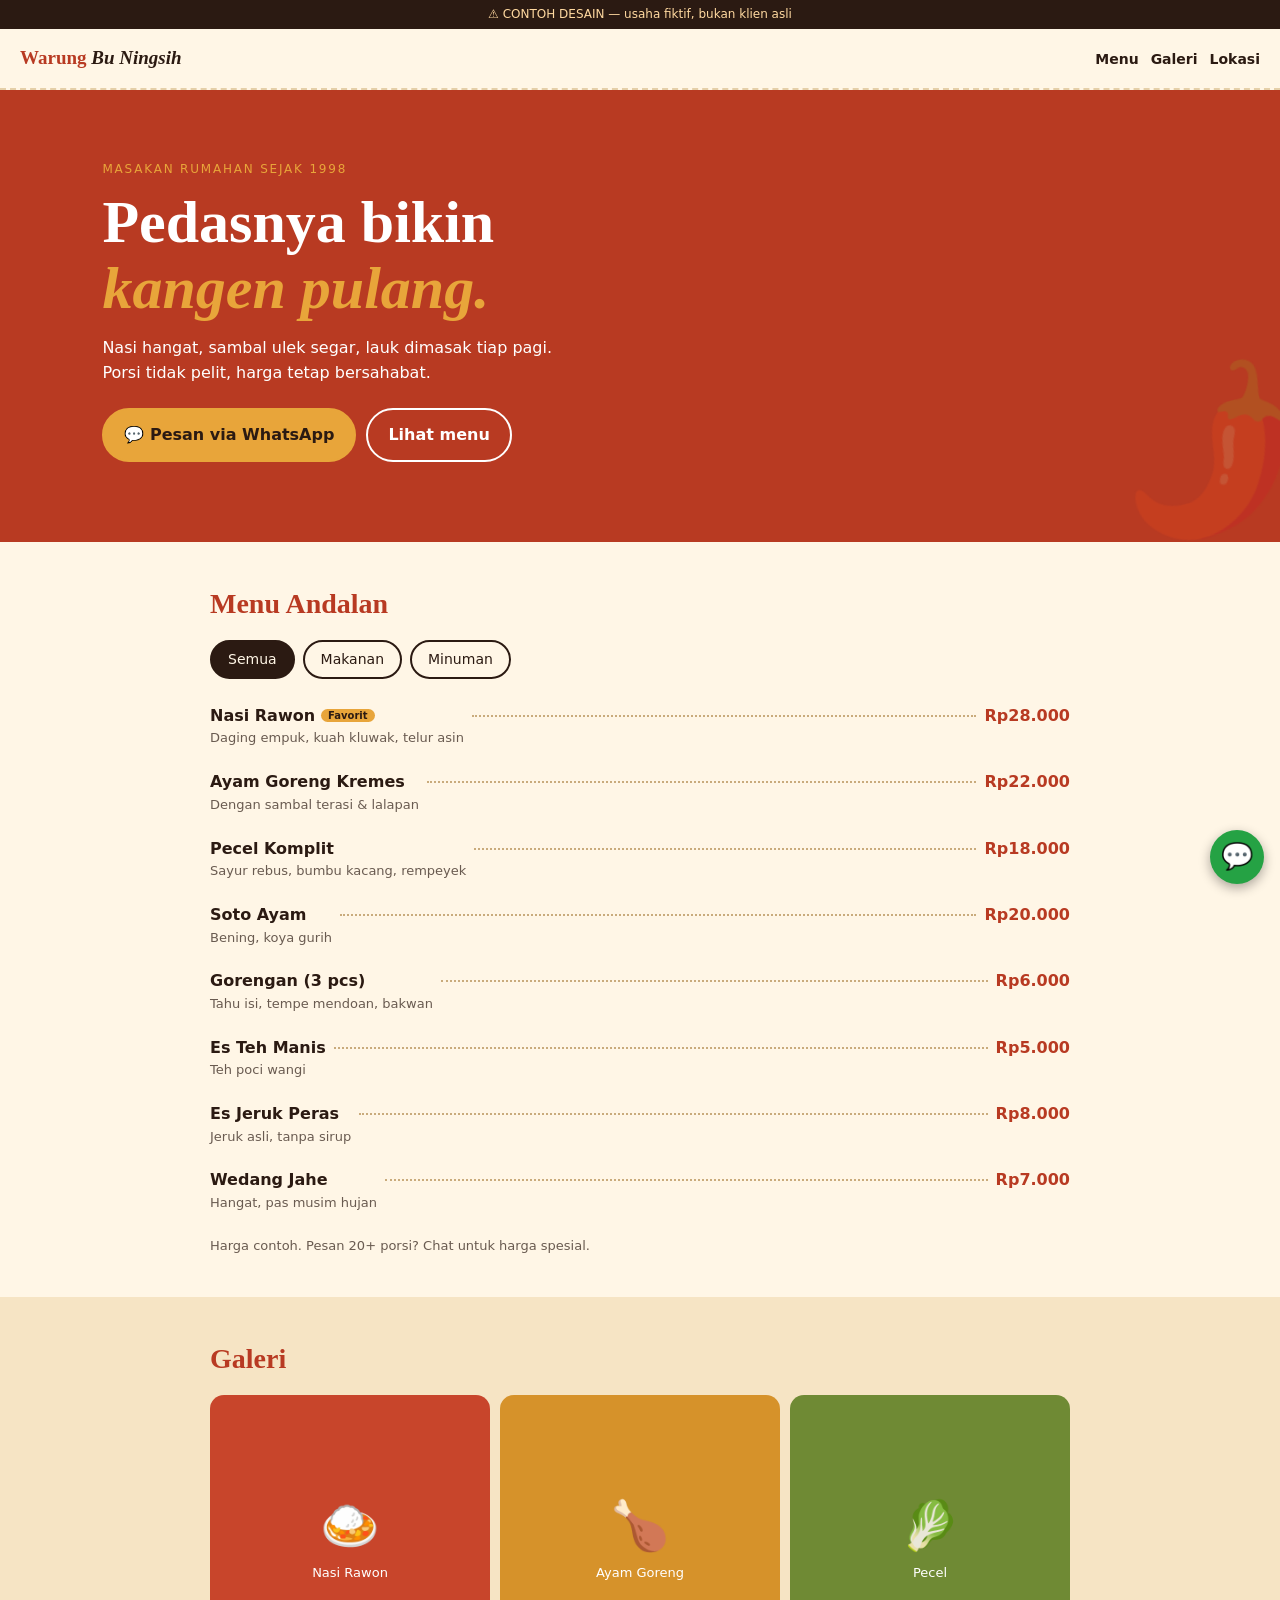
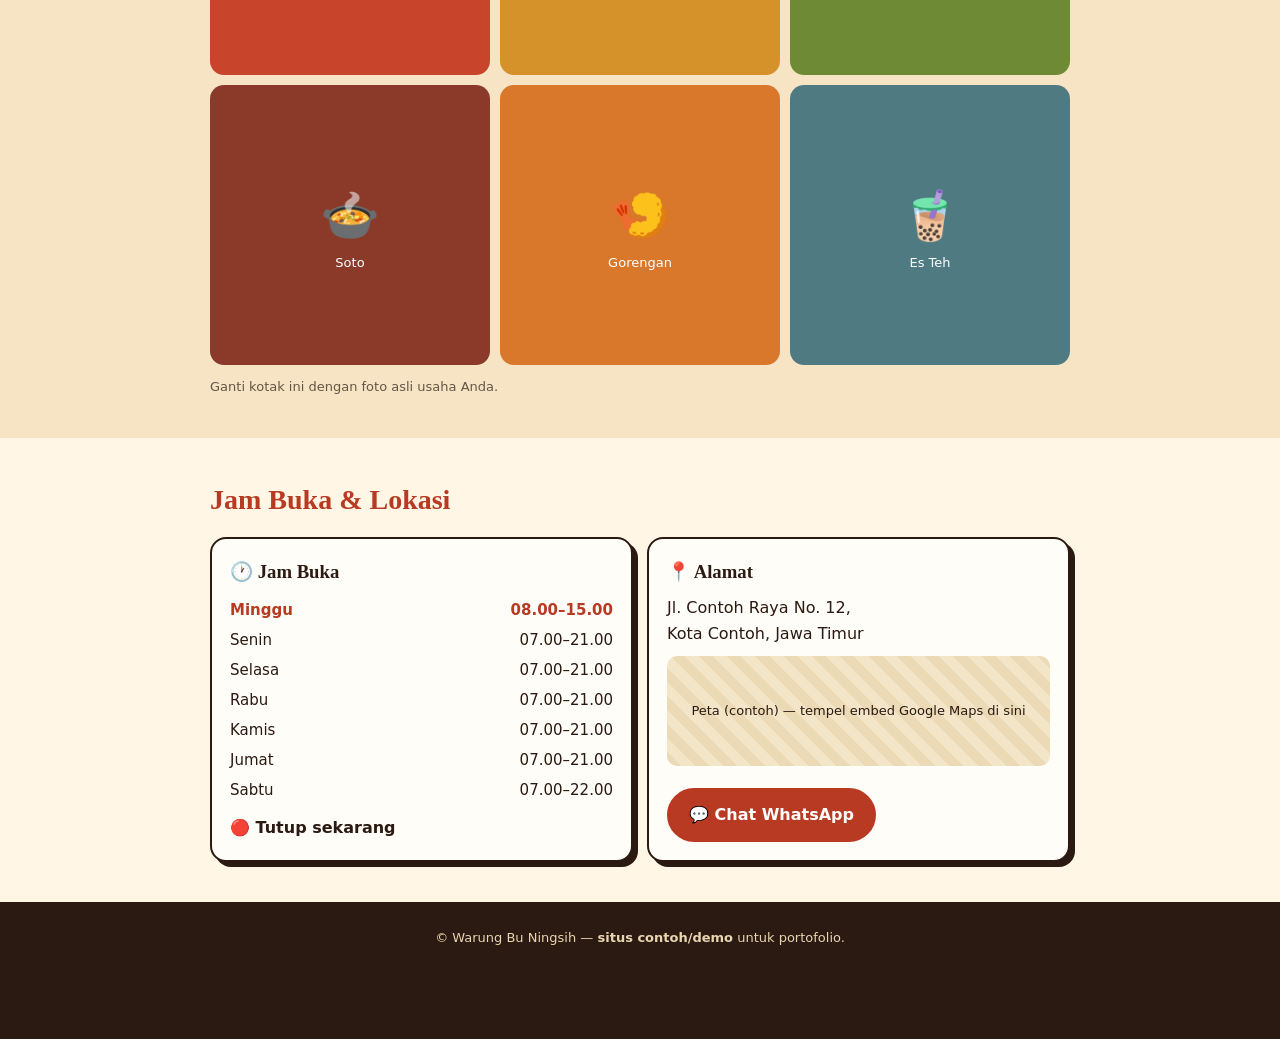
==== site/demos/warung/index.html @ 8417a26a "Satu URL: server.py menggabungkan portofolio, demo statis, dan dua aplikasi Flask Co-Authored-By: Cl" ====
<!doctype html>
<html lang="id">
<head>
<meta charset="utf-8">
<meta name="viewport" content="width=device-width,initial-scale=1">
<title>Warung Bu Ningsih — Contoh Website UMKM</title>
<meta name="description" content="Contoh desain website warung makan. Bukan klien asli.">
<link rel="stylesheet" href="style.css">
</head>
<body>
<div class="demo">⚠ CONTOH DESAIN — usaha fiktif, bukan klien asli</div>
<header class="top">
  <a class="logo" href="#">Warung <em>Bu Ningsih</em></a>
  <nav><a href="#menu">Menu</a><a href="#galeri">Galeri</a><a href="#lokasi">Lokasi</a></nav>
</header>

<section class="hero">
  <p class="kicker">Masakan rumahan sejak 1998</p>
  <h1>Pedasnya bikin<br><span>kangen pulang.</span></h1>
  <p>Nasi hangat, sambal ulek segar, lauk dimasak tiap pagi. Porsi tidak pelit, harga tetap bersahabat.</p>
  <div class="cta">
    <a class="btn" href="https://wa.me/6281200000000?text=Halo%20Bu%20Ningsih%2C%20saya%20mau%20pesan" target="_blank" rel="noopener">💬 Pesan via WhatsApp</a>
    <a class="btn ghost" href="#menu">Lihat menu</a>
  </div>
  <div class="badge" aria-hidden="true">🌶️</div>
</section>

<section id="menu">
  <h2>Menu Andalan</h2>
  <div class="tabs">
    <button class="on" data-f="all">Semua</button>
    <button data-f="makan">Makanan</button>
    <button data-f="minum">Minuman</button>
  </div>
  <ul class="menu" id="menuList"></ul>
  <p class="note">Harga contoh. Pesan 20+ porsi? Chat untuk harga spesial.</p>
</section>

<section id="galeri" class="alt">
  <h2>Galeri</h2>
  <div class="gal">
    <div style="--c:#c8452b">🍛<small>Nasi Rawon</small></div>
    <div style="--c:#d6922a">🍗<small>Ayam Goreng</small></div>
    <div style="--c:#6f8a34">🥬<small>Pecel</small></div>
    <div style="--c:#8b3a2a">🍲<small>Soto</small></div>
    <div style="--c:#d9772b">🍤<small>Gorengan</small></div>
    <div style="--c:#4f7a82">🧋<small>Es Teh</small></div>
  </div>
  <p class="note">Ganti kotak ini dengan foto asli usaha Anda.</p>
</section>

<section id="lokasi">
  <h2>Jam Buka &amp; Lokasi</h2>
  <div class="info">
    <div class="card">
      <h3>🕐 Jam Buka</h3>
      <table id="jam"></table>
      <p id="status" class="status"></p>
    </div>
    <div class="card">
      <h3>📍 Alamat</h3>
      <p>Jl. Contoh Raya No. 12,<br>Kota Contoh, Jawa Timur</p>
      <div class="map">Peta (contoh) — tempel embed Google Maps di sini</div>
      <a class="btn small" href="https://wa.me/6281200000000" target="_blank" rel="noopener">💬 Chat WhatsApp</a>
    </div>
  </div>
</section>

<footer>© Warung Bu Ningsih — <b>situs contoh/demo</b> untuk portofolio.</footer>
<a class="fab" href="https://wa.me/6281200000000" target="_blank" rel="noopener" aria-label="WhatsApp">💬</a>
<script src="app.js"></script>
</body>
</html>
---- site/demos/warung/style.css ----
:root{--red:#b83a22;--cream:#fff6e6;--ink:#2b1a12;--gold:#e8a53a;--card:#fffdf8}
*{box-sizing:border-box;margin:0}
body{font:16px/1.6 "Segoe UI",system-ui,sans-serif;background:var(--cream);color:var(--ink)}
h1,h2,h3,.logo{font-family:Georgia,"Times New Roman",serif}
.demo{background:var(--ink);color:#ffd9a0;font-size:12px;text-align:center;padding:5px}
.top{display:flex;justify-content:space-between;align-items:center;padding:14px 20px;position:sticky;top:0;background:var(--cream);z-index:5;border-bottom:2px dashed #e5cfa8}
.logo{font-weight:700;font-size:19px;color:var(--red);text-decoration:none}.logo em{color:var(--ink)}
nav a{margin-left:12px;color:var(--ink);text-decoration:none;font-size:14px;font-weight:600}
.hero{position:relative;max-width:none;padding:44px 20px 56px;background:var(--red);color:#fff;overflow:hidden}
.kicker{text-transform:uppercase;letter-spacing:.15em;font-size:12px;color:var(--gold)}
.hero h1{font-size:clamp(34px,9vw,60px);line-height:1.1;margin:10px 0 14px}
.hero h1 span{color:var(--gold);font-style:italic}
.hero p{max-width:480px}
.badge{position:absolute;right:-20px;bottom:-30px;font-size:150px;opacity:.18;transform:rotate(-15deg)}
.cta{display:flex;gap:10px;flex-wrap:wrap;margin-top:22px;position:relative}
.btn{display:inline-block;background:var(--gold);color:var(--ink);padding:12px 20px;border-radius:999px;font-weight:700;text-decoration:none;border:2px solid var(--gold)}
.btn.ghost{background:transparent;color:#fff;border-color:#fff}
.btn.small{margin-top:12px;background:var(--red);color:#fff;border-color:var(--red)}
section{padding:40px 20px;max-width:900px;margin:auto}
section.alt{max-width:none;background:#f6e4c4}.alt>*{max-width:860px;margin-left:auto;margin-right:auto}
h2{font-size:28px;color:var(--red);margin-bottom:14px}
.tabs{display:flex;gap:8px;margin-bottom:14px}
.tabs button{border:2px solid var(--ink);background:none;color:var(--ink);border-radius:999px;padding:6px 16px;font:inherit;font-size:14px;cursor:pointer}
.tabs .on{background:var(--ink);color:var(--cream)}
.menu{list-style:none;padding:0}
.menu li{display:flex;align-items:baseline;gap:8px;padding:10px 0}
.menu .n{font-weight:700}.menu .d{font-size:13px;opacity:.7;display:block;font-weight:400}
.menu .dots{flex:1;border-bottom:2px dotted #c9ab7c;transform:translateY(-4px)}
.menu .p{font-weight:700;color:var(--red);white-space:nowrap}
.tag{background:var(--gold);font-size:10px;padding:1px 7px;border-radius:99px;margin-left:6px;vertical-align:middle}
.note{font-size:13px;opacity:.7;margin-top:12px}
.gal{display:grid;grid-template-columns:repeat(2,1fr);gap:10px}
.gal div{aspect-ratio:1;background:var(--c);border-radius:14px;display:grid;place-content:center;text-align:center;font-size:48px;color:#fff;transition:transform .2s}
.gal div:hover{transform:rotate(-2deg) scale(1.03)}
.gal small{font-size:13px}
.info{display:grid;gap:14px}
.card{background:var(--card);border:2px solid var(--ink);border-radius:16px;padding:18px;box-shadow:5px 5px 0 var(--ink)}
.card h3{margin-bottom:8px}
table{width:100%;border-collapse:collapse;font-size:15px}td{padding:3px 0}td:last-child{text-align:right}
tr.today{color:var(--red);font-weight:700}
.status{margin-top:10px;font-weight:700}
.map{background:repeating-linear-gradient(45deg,#ecd9b5,#ecd9b5 10px,#f3e5c8 10px,#f3e5c8 20px);height:110px;border-radius:10px;display:grid;place-items:center;text-align:center;font-size:13px;padding:8px;margin:10px 0}
footer{text-align:center;padding:26px 20px 90px;font-size:13px;background:var(--ink);color:#e9d5b0}
.fab{position:fixed;right:16px;bottom:16px;width:54px;height:54px;border-radius:50%;background:#25a244;display:grid;place-items:center;font-size:26px;text-decoration:none;box-shadow:0 4px 12px #0005}
@media(min-width:700px){.gal{grid-template-columns:repeat(3,1fr)}.info{grid-template-columns:1fr 1fr}.hero{padding:70px 8vw 80px}}
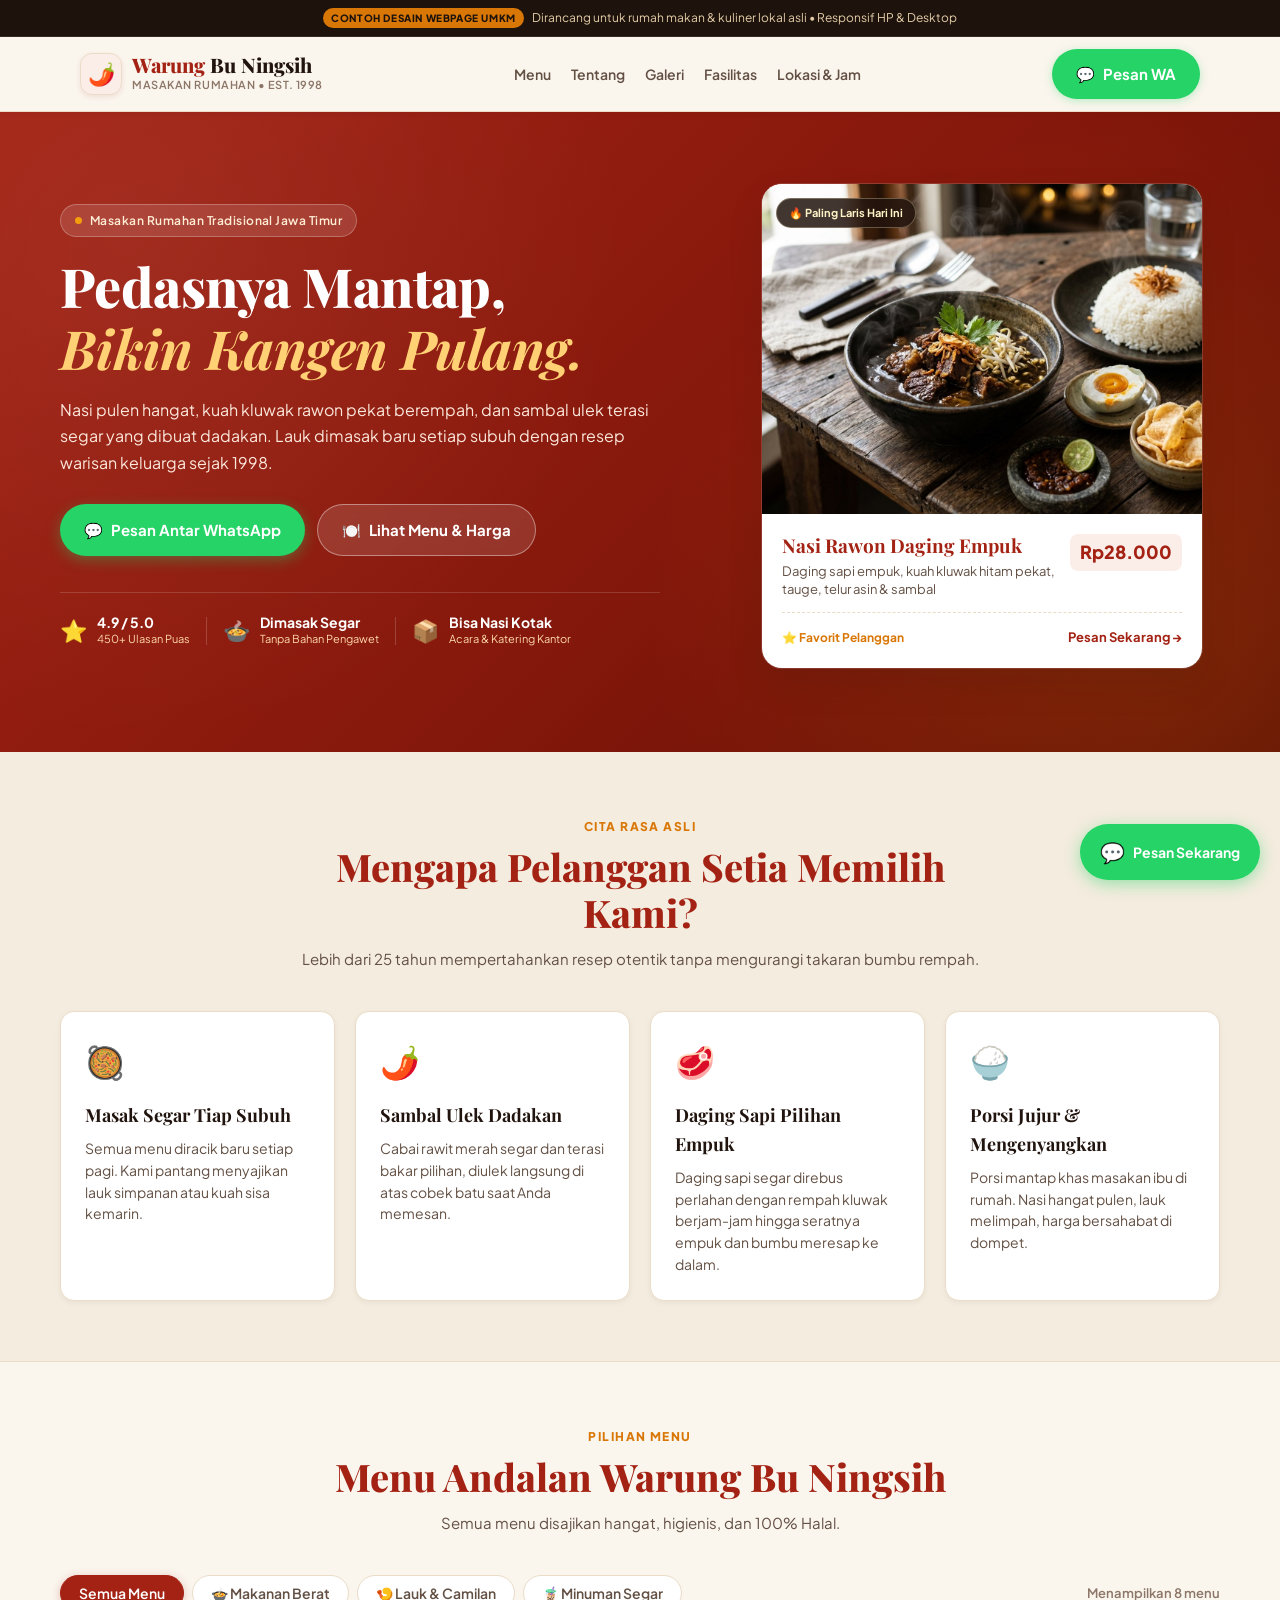
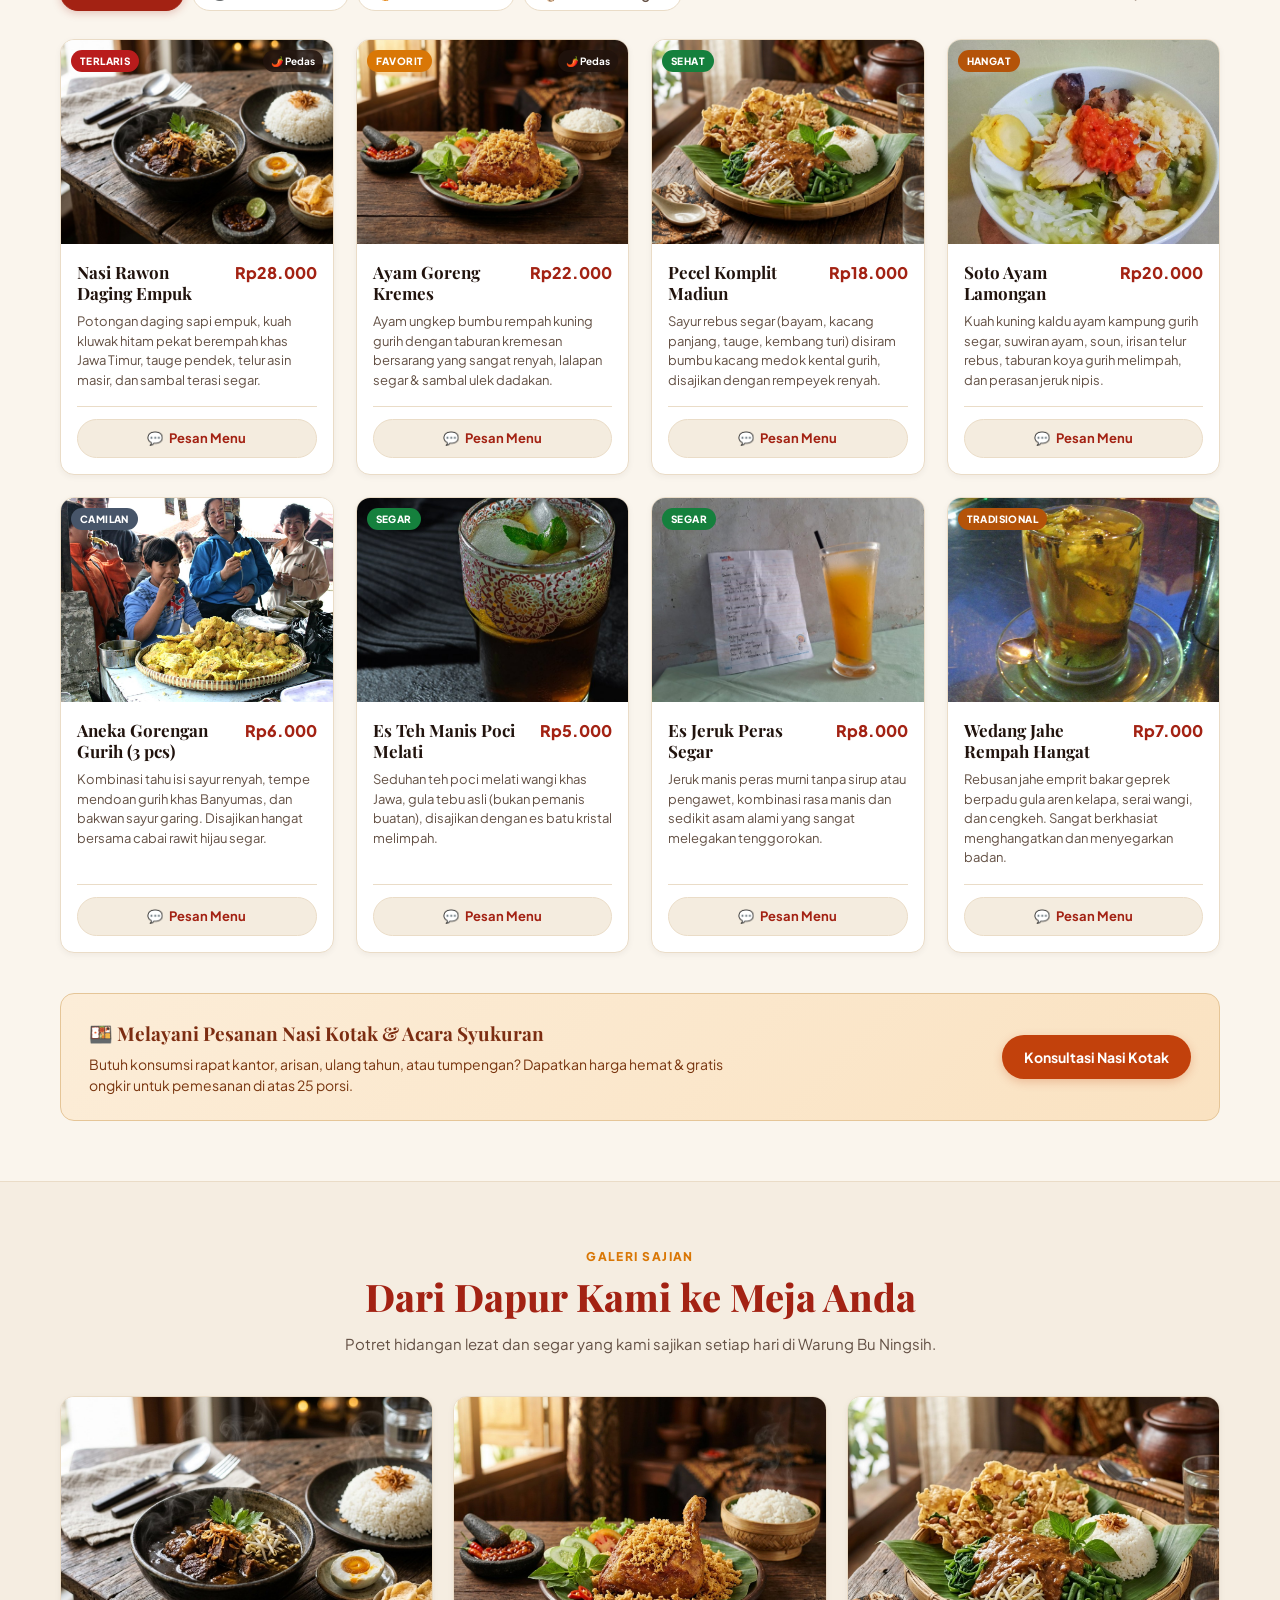
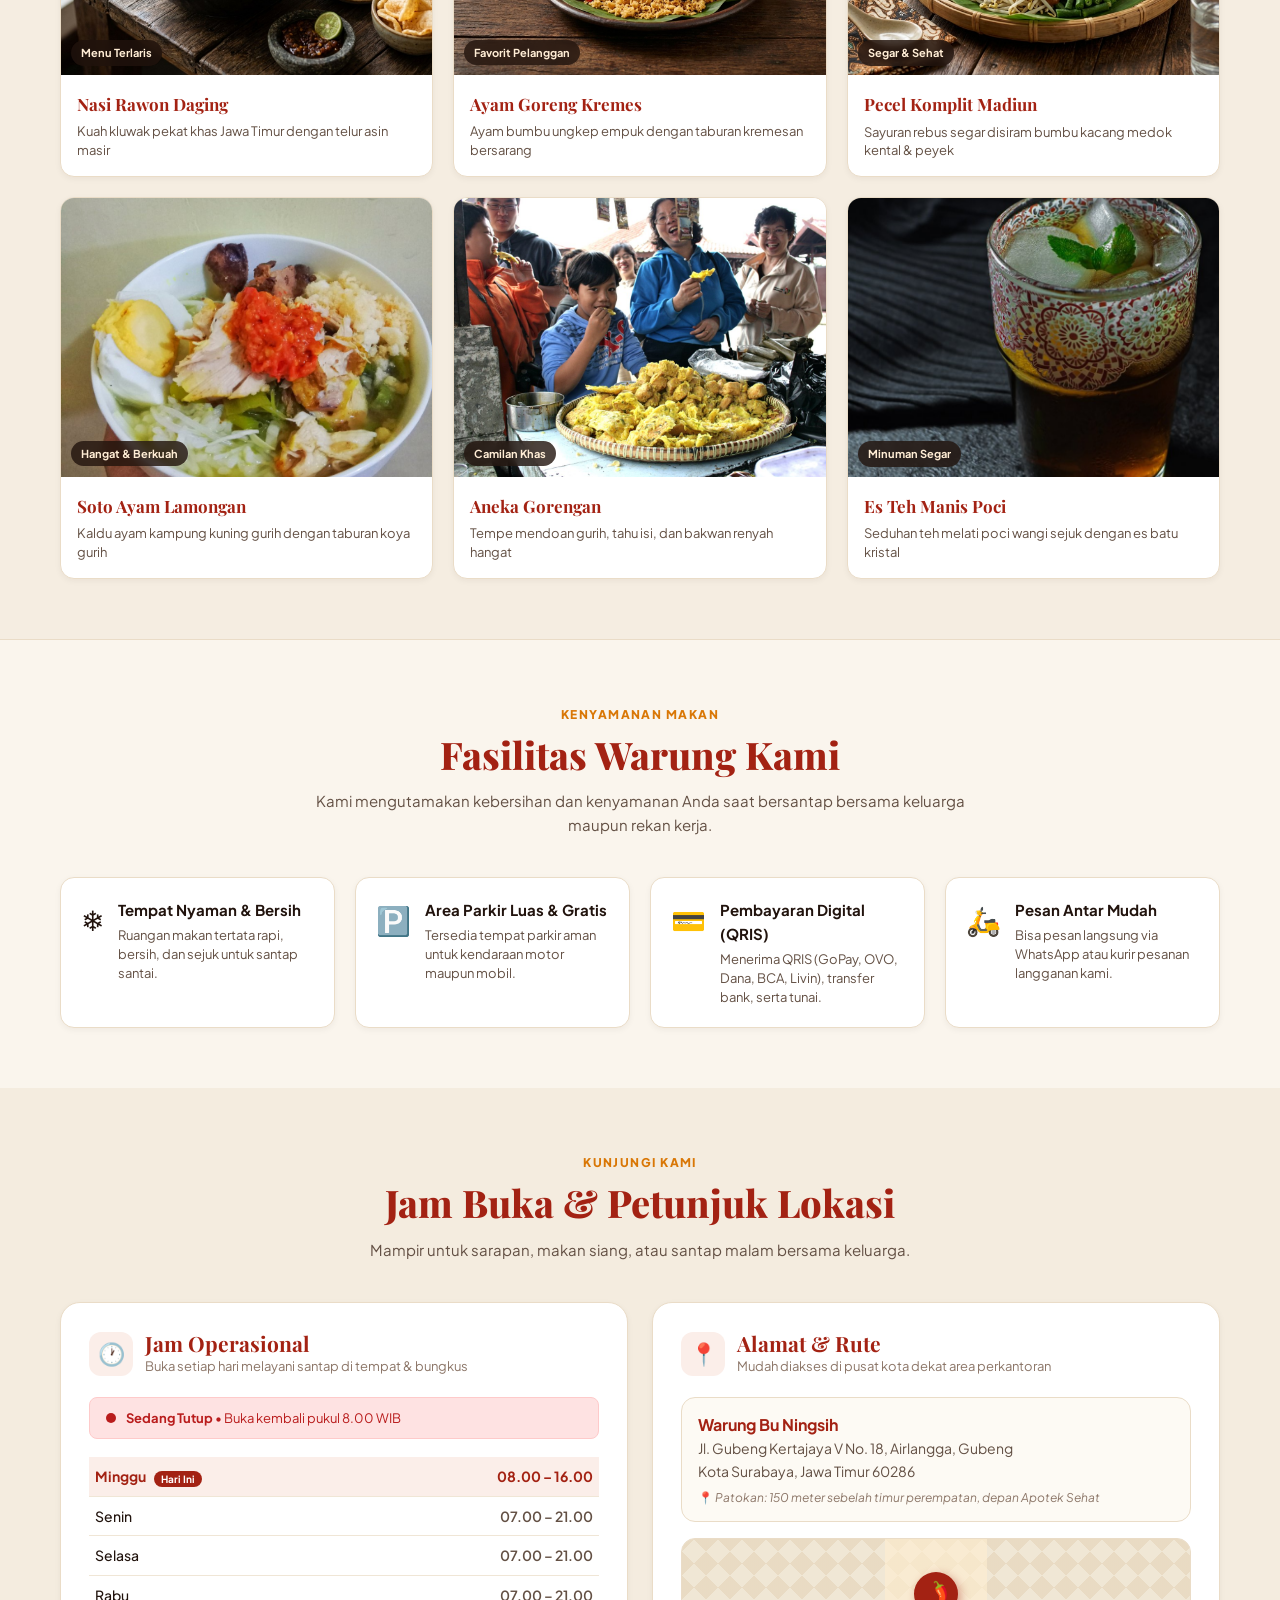
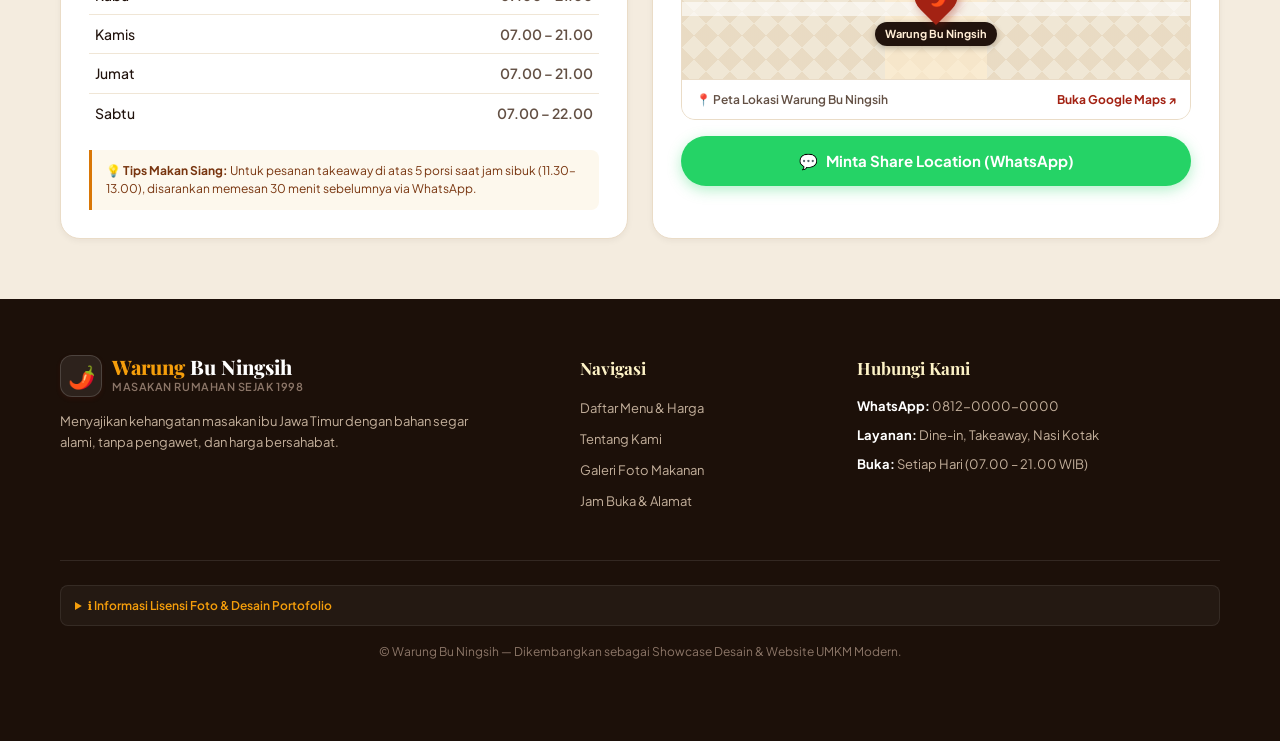
==== commit 717c054f: "Update UI Warung Bu Ningsih: foto makanan asli, jam operasional, dan desain baru" ====
--- a/site/demos/warung/index.html
+++ b/site/demos/warung/index.html
@@ -2,72 +2,448 @@
 <html lang="id">
 <head>
 <meta charset="utf-8">
-<meta name="viewport" content="width=device-width,initial-scale=1">
-<title>Warung Bu Ningsih — Contoh Website UMKM</title>
-<meta name="description" content="Contoh desain website warung makan. Bukan klien asli.">
+<meta name="viewport" content="width=device-width, initial-scale=1">
+<title>Warung Bu Ningsih — Masakan Rumahan Sejak 1998</title>
+<meta name="description" content="Warung Bu Ningsih: Masakan rumahan legendaris Jawa Timur. Rawon empuk, ayam kremes, soto ayam, pecel, dan sambal ulek dadakan.">
+<link rel="preconnect" href="https://fonts.googleapis.com">
+<link rel="preconnect" href="https://fonts.gstatic.com" crossorigin>
+<link href="https://fonts.googleapis.com/css2?family=Plus+Jakarta+Sans:wght@400;500;600;700;800&family=Playfair+Display:ital,wght@0,600;0,700;0,800;1,600&display=swap" rel="stylesheet">
 <link rel="stylesheet" href="style.css">
 </head>
 <body>
-<div class="demo">⚠ CONTOH DESAIN — usaha fiktif, bukan klien asli</div>
-<header class="top">
-  <a class="logo" href="#">Warung <em>Bu Ningsih</em></a>
-  <nav><a href="#menu">Menu</a><a href="#galeri">Galeri</a><a href="#lokasi">Lokasi</a></nav>
+
+<!-- Banner Demo Portofolio -->
+<aside class="demo-banner" aria-label="Informasi Demo">
+  <div class="banner-inner">
+    <span class="badge-demo">CONTOH DESAIN WEBPAGE UMKM</span>
+    <span class="banner-text">Dirancang untuk rumah makan &amp; kuliner lokal asli • Responsif HP &amp; Desktop</span>
+  </div>
+</aside>
+
+<!-- Header & Navigasi -->
+<header class="top-nav" id="topNav">
+  <div class="nav-container">
+    <a class="brand" href="#" aria-label="Warung Bu Ningsih">
+      <div class="brand-symbol">🌶️</div>
+      <div class="brand-text">
+        <span class="brand-title">Warung <em>Bu Ningsih</em></span>
+        <span class="brand-sub">Masakan Rumahan • Est. 1998</span>
+      </div>
+    </a>
+    <nav class="nav-links">
+      <a href="#menu">Menu</a>
+      <a href="#keunggulan">Tentang</a>
+      <a href="#galeri">Galeri</a>
+      <a href="#fasilitas">Fasilitas</a>
+      <a href="#lokasi">Lokasi &amp; Jam</a>
+    </nav>
+    <a class="btn btn-wa-nav" href="https://wa.me/6281200000000?text=Halo%20Bu%20Ningsih,%20saya%20mau%20tanya%20menu%20dan%20pesan%20makanan" target="_blank" rel="noopener">
+      <span>💬</span> Pesan WA
+    </a>
+  </div>
 </header>
 
-<section class="hero">
-  <p class="kicker">Masakan rumahan sejak 1998</p>
-  <h1>Pedasnya bikin<br><span>kangen pulang.</span></h1>
-  <p>Nasi hangat, sambal ulek segar, lauk dimasak tiap pagi. Porsi tidak pelit, harga tetap bersahabat.</p>
-  <div class="cta">
-    <a class="btn" href="https://wa.me/6281200000000?text=Halo%20Bu%20Ningsih%2C%20saya%20mau%20pesan" target="_blank" rel="noopener">💬 Pesan via WhatsApp</a>
-    <a class="btn ghost" href="#menu">Lihat menu</a>
-  </div>
-  <div class="badge" aria-hidden="true">🌶️</div>
-</section>
-
-<section id="menu">
-  <h2>Menu Andalan</h2>
-  <div class="tabs">
-    <button class="on" data-f="all">Semua</button>
-    <button data-f="makan">Makanan</button>
-    <button data-f="minum">Minuman</button>
-  </div>
-  <ul class="menu" id="menuList"></ul>
-  <p class="note">Harga contoh. Pesan 20+ porsi? Chat untuk harga spesial.</p>
-</section>
-
-<section id="galeri" class="alt">
-  <h2>Galeri</h2>
-  <div class="gal">
-    <div style="--c:#c8452b">🍛<small>Nasi Rawon</small></div>
-    <div style="--c:#d6922a">🍗<small>Ayam Goreng</small></div>
-    <div style="--c:#6f8a34">🥬<small>Pecel</small></div>
-    <div style="--c:#8b3a2a">🍲<small>Soto</small></div>
-    <div style="--c:#d9772b">🍤<small>Gorengan</small></div>
-    <div style="--c:#4f7a82">🧋<small>Es Teh</small></div>
-  </div>
-  <p class="note">Ganti kotak ini dengan foto asli usaha Anda.</p>
-</section>
-
-<section id="lokasi">
-  <h2>Jam Buka &amp; Lokasi</h2>
-  <div class="info">
-    <div class="card">
-      <h3>🕐 Jam Buka</h3>
-      <table id="jam"></table>
-      <p id="status" class="status"></p>
-    </div>
-    <div class="card">
-      <h3>📍 Alamat</h3>
-      <p>Jl. Contoh Raya No. 12,<br>Kota Contoh, Jawa Timur</p>
-      <div class="map">Peta (contoh) — tempel embed Google Maps di sini</div>
-      <a class="btn small" href="https://wa.me/6281200000000" target="_blank" rel="noopener">💬 Chat WhatsApp</a>
-    </div>
-  </div>
-</section>
-
-<footer>© Warung Bu Ningsih — <b>situs contoh/demo</b> untuk portofolio.</footer>
-<a class="fab" href="https://wa.me/6281200000000" target="_blank" rel="noopener" aria-label="WhatsApp">💬</a>
+<!-- Hero Section -->
+<section class="hero-section">
+  <div class="hero-container">
+    <div class="hero-content">
+      <div class="hero-pill">
+        <span class="pill-dot"></span> Masakan Rumahan Tradisional Jawa Timur
+      </div>
+      <h1>Pedasnya Mantap,<br><span class="hero-highlight">Bikin Kangen Pulang.</span></h1>
+      <p class="hero-lead">
+        Nasi pulen hangat, kuah kluwak rawon pekat berempah, dan sambal ulek terasi segar yang dibuat dadakan. Lauk dimasak baru setiap subuh dengan resep warisan keluarga sejak 1998.
+      </p>
+      <div class="hero-actions">
+        <a class="btn btn-primary" href="https://wa.me/6281200000000?text=Halo%20Bu%20Ningsih,%20saya%20mau%20pesan%20makanan" target="_blank" rel="noopener">
+          <span>💬</span> Pesan Antar WhatsApp
+        </a>
+        <a class="btn btn-outline" href="#menu">
+          <span>🍽️</span> Lihat Menu &amp; Harga
+        </a>
+      </div>
+      <div class="hero-trust">
+        <div class="trust-item">
+          <span class="trust-icon">⭐</span>
+          <div>
+            <strong>4.9 / 5.0</strong>
+            <small>450+ Ulasan Puas</small>
+          </div>
+        </div>
+        <div class="trust-divider"></div>
+        <div class="trust-item">
+          <span class="trust-icon">🍲</span>
+          <div>
+            <strong>Dimasak Segar</strong>
+            <small>Tanpa Bahan Pengawet</small>
+          </div>
+        </div>
+        <div class="trust-divider"></div>
+        <div class="trust-item">
+          <span class="trust-icon">📦</span>
+          <div>
+            <strong>Bisa Nasi Kotak</strong>
+            <small>Acara &amp; Katering Kantor</small>
+          </div>
+        </div>
+      </div>
+    </div>
+
+    <div class="hero-visual">
+      <div class="visual-card">
+        <div class="card-img-wrap">
+          <img src="img/rawon.jpg" alt="Seporsi Nasi Rawon Daging Bu Ningsih Lengkap" class="hero-img">
+          <div class="badge-featured">🔥 Paling Laris Hari Ini</div>
+        </div>
+        <div class="visual-card-body">
+          <div class="dish-header">
+            <div>
+              <h3>Nasi Rawon Daging Empuk</h3>
+              <p class="dish-desc-short">Daging sapi empuk, kuah kluwak hitam pekat, tauge, telur asin &amp; sambal</p>
+            </div>
+            <div class="dish-price-badge">Rp28.000</div>
+          </div>
+          <div class="visual-card-footer">
+            <span class="chip-rating">⭐ Favorit Pelanggan</span>
+            <a class="btn-order-inline" href="https://wa.me/6281200000000?text=Halo%20Bu%20Ningsih,%20saya%20mau%20pesan%20Nasi%20Rawon%20Daging%20Empuk" target="_blank" rel="noopener">Pesan Sekarang →</a>
+          </div>
+        </div>
+      </div>
+    </div>
+  </div>
+</section>
+
+<!-- Keunggulan Section -->
+<section id="keunggulan" class="features-section">
+  <div class="section-container">
+    <div class="section-header">
+      <span class="section-kicker">Cita Rasa Asli</span>
+      <h2>Mengapa Pelanggan Setia Memilih Kami?</h2>
+      <p class="section-sub">Lebih dari 25 tahun mempertahankan resep otentik tanpa mengurangi takaran bumbu rempah.</p>
+    </div>
+    <div class="features-grid">
+      <div class="feature-card">
+        <div class="feature-icon">🥘</div>
+        <h3>Masak Segar Tiap Subuh</h3>
+        <p>Semua menu diracik baru setiap pagi. Kami pantang menyajikan lauk simpanan atau kuah sisa kemarin.</p>
+      </div>
+      <div class="feature-card">
+        <div class="feature-icon">🌶️</div>
+        <h3>Sambal Ulek Dadakan</h3>
+        <p>Cabai rawit merah segar dan terasi bakar pilihan, diulek langsung di atas cobek batu saat Anda memesan.</p>
+      </div>
+      <div class="feature-card">
+        <div class="feature-icon">🥩</div>
+        <h3>Daging Sapi Pilihan Empuk</h3>
+        <p>Daging sapi segar direbus perlahan dengan rempah kluwak berjam-jam hingga seratnya empuk dan bumbu meresap ke dalam.</p>
+      </div>
+      <div class="feature-card">
+        <div class="feature-icon">🍚</div>
+        <h3>Porsi Jujur &amp; Mengenyangkan</h3>
+        <p>Porsi mantap khas masakan ibu di rumah. Nasi hangat pulen, lauk melimpah, harga bersahabat di dompet.</p>
+      </div>
+    </div>
+  </div>
+</section>
+
+<!-- Menu Andalan Section -->
+<section id="menu" class="menu-section">
+  <div class="section-container">
+    <div class="section-header">
+      <span class="section-kicker">Pilihan Menu</span>
+      <h2>Menu Andalan Warung Bu Ningsih</h2>
+      <p class="section-sub">Semua menu disajikan hangat, higienis, dan 100% Halal.</p>
+    </div>
+
+    <!-- Filter Kategori Tabs -->
+    <div class="menu-controls">
+      <div class="tabs" role="tablist">
+        <button class="tab-btn on" data-f="all">Semua Menu</button>
+        <button class="tab-btn" data-f="makan">🍲 Makanan Berat</button>
+        <button class="tab-btn" data-f="camilan">🍤 Lauk &amp; Camilan</button>
+        <button class="tab-btn" data-f="minum">🧋 Minuman Segar</button>
+      </div>
+      <div class="menu-counter" id="menuCount">Menampilkan 8 menu</div>
+    </div>
+
+    <!-- Grid Menu dengan Foto Asli -->
+    <div class="menu-grid" id="menuList">
+      <!-- Di-render dinamis oleh app.js -->
+    </div>
+
+    <div class="catering-banner">
+      <div class="catering-info">
+        <h3>🍱 Melayani Pesanan Nasi Kotak &amp; Acara Syukuran</h3>
+        <p>Butuh konsumsi rapat kantor, arisan, ulang tahun, atau tumpengan? Dapatkan harga hemat &amp; gratis ongkir untuk pemesanan di atas 25 porsi.</p>
+      </div>
+      <a class="btn btn-catering" href="https://wa.me/6281200000000?text=Halo%20Bu%20Ningsih,%20saya%20mau%20konsultasi%20paket%20catering%20/%20nasi%20kotak" target="_blank" rel="noopener">
+        Konsultasi Nasi Kotak
+      </a>
+    </div>
+  </div>
+</section>
+
+<!-- Galeri Section (Foto Asli Makanan) -->
+<section id="galeri" class="gallery-section">
+  <div class="section-container">
+    <div class="section-header">
+      <span class="section-kicker">Galeri Sajian</span>
+      <h2>Dari Dapur Kami ke Meja Anda</h2>
+      <p class="section-sub">Potret hidangan lezat dan segar yang kami sajikan setiap hari di Warung Bu Ningsih.</p>
+    </div>
+
+    <div class="gallery-grid">
+      <article class="gal-card">
+        <div class="gal-img-box">
+          <img src="img/rawon.jpg" alt="Nasi Rawon Daging Sapi Empuk" loading="lazy">
+          <span class="gal-tag">Menu Terlaris</span>
+        </div>
+        <div class="gal-info">
+          <h4>Nasi Rawon Daging</h4>
+          <p>Kuah kluwak pekat khas Jawa Timur dengan telur asin masir</p>
+        </div>
+      </article>
+
+      <article class="gal-card">
+        <div class="gal-img-box">
+          <img src="img/ayam_goreng.jpg" alt="Ayam Goreng Kremes Renyah" loading="lazy">
+          <span class="gal-tag">Favorit Pelanggan</span>
+        </div>
+        <div class="gal-info">
+          <h4>Ayam Goreng Kremes</h4>
+          <p>Ayam bumbu ungkep empuk dengan taburan kremesan bersarang</p>
+        </div>
+      </article>
+
+      <article class="gal-card">
+        <div class="gal-img-box">
+          <img src="img/pecel.jpg" alt="Pecel Komplit Bumbu Kacang" loading="lazy">
+          <span class="gal-tag">Segar &amp; Sehat</span>
+        </div>
+        <div class="gal-info">
+          <h4>Pecel Komplit Madiun</h4>
+          <p>Sayuran rebus segar disiram bumbu kacang medok kental &amp; peyek</p>
+        </div>
+      </article>
+
+      <article class="gal-card">
+        <div class="gal-img-box">
+          <img src="img/soto.jpg" alt="Soto Ayam Lamongan Gurih Berempah" loading="lazy">
+          <span class="gal-tag">Hangat &amp; Berkuah</span>
+        </div>
+        <div class="gal-info">
+          <h4>Soto Ayam Lamongan</h4>
+          <p>Kaldu ayam kampung kuning gurih dengan taburan koya gurih</p>
+        </div>
+      </article>
+
+      <article class="gal-card">
+        <div class="gal-img-box">
+          <img src="img/gorengan.jpg" alt="Aneka Gorengan Renyah Hangat" loading="lazy">
+          <span class="gal-tag">Camilan Khas</span>
+        </div>
+        <div class="gal-info">
+          <h4>Aneka Gorengan</h4>
+          <p>Tempe mendoan gurih, tahu isi, dan bakwan renyah hangat</p>
+        </div>
+      </article>
+
+      <article class="gal-card">
+        <div class="gal-img-box">
+          <img src="img/es_teh.jpg" alt="Es Teh Manis Poci Melati Dingin" loading="lazy">
+          <span class="gal-tag">Minuman Segar</span>
+        </div>
+        <div class="gal-info">
+          <h4>Es Teh Manis Poci</h4>
+          <p>Seduhan teh melati poci wangi sejuk dengan es batu kristal</p>
+        </div>
+      </article>
+    </div>
+  </div>
+</section>
+
+<!-- Fasilitas Section -->
+<section id="fasilitas" class="amenities-section">
+  <div class="section-container">
+    <div class="section-header">
+      <span class="section-kicker">Kenyamanan Makan</span>
+      <h2>Fasilitas Warung Kami</h2>
+      <p class="section-sub">Kami mengutamakan kebersihan dan kenyamanan Anda saat bersantap bersama keluarga maupun rekan kerja.</p>
+    </div>
+    <div class="amenities-grid">
+      <div class="amenity-item">
+        <div class="amenity-icon">❄️</div>
+        <div>
+          <h4>Tempat Nyaman &amp; Bersih</h4>
+          <p>Ruangan makan tertata rapi, bersih, dan sejuk untuk santap santai.</p>
+        </div>
+      </div>
+      <div class="amenity-item">
+        <div class="amenity-icon">🅿️</div>
+        <div>
+          <h4>Area Parkir Luas &amp; Gratis</h4>
+          <p>Tersedia tempat parkir aman untuk kendaraan motor maupun mobil.</p>
+        </div>
+      </div>
+      <div class="amenity-item">
+        <div class="amenity-icon">💳</div>
+        <div>
+          <h4>Pembayaran Digital (QRIS)</h4>
+          <p>Menerima QRIS (GoPay, OVO, Dana, BCA, Livin), transfer bank, serta tunai.</p>
+        </div>
+      </div>
+      <div class="amenity-item">
+        <div class="amenity-icon">🛵</div>
+        <div>
+          <h4>Pesan Antar Mudah</h4>
+          <p>Bisa pesan langsung via WhatsApp atau kurir pesanan langganan kami.</p>
+        </div>
+      </div>
+    </div>
+  </div>
+</section>
+
+<!-- Jam Buka & Lokasi Section -->
+<section id="lokasi" class="location-section">
+  <div class="section-container">
+    <div class="section-header">
+      <span class="section-kicker">Kunjungi Kami</span>
+      <h2>Jam Buka &amp; Petunjuk Lokasi</h2>
+      <p class="section-sub">Mampir untuk sarapan, makan siang, atau santap malam bersama keluarga.</p>
+    </div>
+
+    <div class="location-layout">
+      <!-- Kartu Jam Operasional -->
+      <div class="info-card">
+        <div class="card-title-row">
+          <div class="card-icon-bubble">🕐</div>
+          <div>
+            <h3>Jam Operasional</h3>
+            <p class="card-subtext">Buka setiap hari melayani santap di tempat &amp; bungkus</p>
+          </div>
+        </div>
+
+        <div id="statusBadge" class="live-status-badge">
+          <span class="status-indicator"></span>
+          <span id="statusText">Memeriksa status jam operasional...</span>
+        </div>
+
+        <table class="hours-table" id="jamTable">
+          <!-- Diisi otomatis oleh app.js -->
+        </table>
+
+        <div class="order-reminder">
+          💡 <strong>Tips Makan Siang:</strong> Untuk pesanan takeaway di atas 5 porsi saat jam sibuk (11.30–13.00), disarankan memesan 30 menit sebelumnya via WhatsApp.
+        </div>
+      </div>
+
+      <!-- Kartu Alamat & Peta -->
+      <div class="info-card">
+        <div class="card-title-row">
+          <div class="card-icon-bubble">📍</div>
+          <div>
+            <h3>Alamat &amp; Rute</h3>
+            <p class="card-subtext">Mudah diakses di pusat kota dekat area perkantoran</p>
+          </div>
+        </div>
+
+        <address class="address-box">
+          <strong>Warung Bu Ningsih</strong><br>
+          Jl. Gubeng Kertajaya V No. 18, Airlangga, Gubeng<br>
+          Kota Surabaya, Jawa Timur 60286<br>
+          <span class="landmark-hint">📍 <em>Patokan: 150 meter sebelah timur perempatan, depan Apotek Sehat</em></span>
+        </address>
+
+        <!-- Mockup Visual Peta Interaktif / Map Card -->
+        <div class="map-interactive-card">
+          <div class="map-visual-pattern">
+            <div class="map-roads"></div>
+            <div class="map-pin">
+              <span class="pin-pulse"></span>
+              <div class="pin-marker">🌶️</div>
+              <div class="pin-label">Warung Bu Ningsih</div>
+            </div>
+          </div>
+          <div class="map-card-bar">
+            <span>📍 Peta Lokasi Warung Bu Ningsih</span>
+            <a href="https://maps.google.com/?q=Surabaya" target="_blank" rel="noopener" class="map-link-btn">
+              Buka Google Maps ↗
+            </a>
+          </div>
+        </div>
+
+        <div class="action-buttons-group">
+          <a class="btn btn-primary btn-block" href="https://wa.me/6281200000000?text=Halo%20Bu%20Ningsih,%20bisa%20bagikan%20lokasi%20maps%20lengkapnya%3F" target="_blank" rel="noopener">
+            <span>💬</span> Minta Share Location (WhatsApp)
+          </a>
+        </div>
+      </div>
+    </div>
+  </div>
+</section>
+
+<!-- Footer -->
+<footer class="site-footer">
+  <div class="footer-container">
+    <div class="footer-top">
+      <div class="footer-brand">
+        <div class="brand">
+          <div class="brand-symbol">🌶️</div>
+          <div class="brand-text">
+            <span class="brand-title">Warung <em>Bu Ningsih</em></span>
+            <span class="brand-sub">Masakan Rumahan Sejak 1998</span>
+          </div>
+        </div>
+        <p class="footer-desc">
+          Menyajikan kehangatan masakan ibu Jawa Timur dengan bahan segar alami, tanpa pengawet, dan harga bersahabat.
+        </p>
+      </div>
+
+      <div class="footer-nav">
+        <h4>Navigasi</h4>
+        <ul>
+          <li><a href="#menu">Daftar Menu &amp; Harga</a></li>
+          <li><a href="#keunggulan">Tentang Kami</a></li>
+          <li><a href="#galeri">Galeri Foto Makanan</a></li>
+          <li><a href="#lokasi">Jam Buka &amp; Alamat</a></li>
+        </ul>
+      </div>
+
+      <div class="footer-contact">
+        <h4>Hubungi Kami</h4>
+        <p><strong>WhatsApp:</strong> 0812-0000-0000</p>
+        <p><strong>Layanan:</strong> Dine-in, Takeaway, Nasi Kotak</p>
+        <p><strong>Buka:</strong> Setiap Hari (07.00 – 21.00 WIB)</p>
+      </div>
+    </div>
+
+    <!-- Lisensi & Hak Cipta Gambar -->
+    <div class="footer-attribution">
+      <details class="attribution-details">
+        <summary>ℹ️ Informasi Lisensi Foto &amp; Desain Portofolio</summary>
+        <p>
+          Halaman ini merupakan situs contoh/demo portofolio untuk UMKM kuliner. Foto makanan menggunakan fotografi otentik dan materi berlisensi Creative Commons (CC):
+          <em>Soto Ayam</em> oleh Shinta Amalia (CC BY-SA 4.0),
+          <em>Gorengan</em> oleh Merbabu (CC BY-SA 3.0),
+          <em>Es Teh</em> oleh Muhammad Reyhand (CC BY-SA 4.0),
+          <em>Es Jeruk</em> (CC BY 2.5),
+          <em>Wedang Jahe</em> oleh Gunawan Kartapranata (CC BY-SA 4.0 via Wikimedia Commons).
+          Daftar menu dan nama usaha merupakan contoh representatif.
+        </p>
+      </details>
+      <div class="footer-copyright">
+        © Warung Bu Ningsih — Dikembangkan sebagai Showcase Desain &amp; Website UMKM Modern.
+      </div>
+    </div>
+  </div>
+</footer>
+
+<!-- Floating WhatsApp Button -->
+<a class="fab-wa" href="https://wa.me/6281200000000?text=Halo%20Bu%20Ningsih,%20saya%20mau%20pesan" target="_blank" rel="noopener" aria-label="Pesan via WhatsApp">
+  <span class="fab-icon">💬</span>
+  <span class="fab-text">Pesan Sekarang</span>
+</a>
+
 <script src="app.js"></script>
 </body>
-</html>
+</html>
--- a/site/demos/warung/style.css
+++ b/site/demos/warung/style.css
@@ -1,45 +1,1430 @@
-:root{--red:#b83a22;--cream:#fff6e6;--ink:#2b1a12;--gold:#e8a53a;--card:#fffdf8}
-*{box-sizing:border-box;margin:0}
-body{font:16px/1.6 "Segoe UI",system-ui,sans-serif;background:var(--cream);color:var(--ink)}
-h1,h2,h3,.logo{font-family:Georgia,"Times New Roman",serif}
-.demo{background:var(--ink);color:#ffd9a0;font-size:12px;text-align:center;padding:5px}
-.top{display:flex;justify-content:space-between;align-items:center;padding:14px 20px;position:sticky;top:0;background:var(--cream);z-index:5;border-bottom:2px dashed #e5cfa8}
-.logo{font-weight:700;font-size:19px;color:var(--red);text-decoration:none}.logo em{color:var(--ink)}
-nav a{margin-left:12px;color:var(--ink);text-decoration:none;font-size:14px;font-weight:600}
-.hero{position:relative;max-width:none;padding:44px 20px 56px;background:var(--red);color:#fff;overflow:hidden}
-.kicker{text-transform:uppercase;letter-spacing:.15em;font-size:12px;color:var(--gold)}
-.hero h1{font-size:clamp(34px,9vw,60px);line-height:1.1;margin:10px 0 14px}
-.hero h1 span{color:var(--gold);font-style:italic}
-.hero p{max-width:480px}
-.badge{position:absolute;right:-20px;bottom:-30px;font-size:150px;opacity:.18;transform:rotate(-15deg)}
-.cta{display:flex;gap:10px;flex-wrap:wrap;margin-top:22px;position:relative}
-.btn{display:inline-block;background:var(--gold);color:var(--ink);padding:12px 20px;border-radius:999px;font-weight:700;text-decoration:none;border:2px solid var(--gold)}
-.btn.ghost{background:transparent;color:#fff;border-color:#fff}
-.btn.small{margin-top:12px;background:var(--red);color:#fff;border-color:var(--red)}
-section{padding:40px 20px;max-width:900px;margin:auto}
-section.alt{max-width:none;background:#f6e4c4}.alt>*{max-width:860px;margin-left:auto;margin-right:auto}
-h2{font-size:28px;color:var(--red);margin-bottom:14px}
-.tabs{display:flex;gap:8px;margin-bottom:14px}
-.tabs button{border:2px solid var(--ink);background:none;color:var(--ink);border-radius:999px;padding:6px 16px;font:inherit;font-size:14px;cursor:pointer}
-.tabs .on{background:var(--ink);color:var(--cream)}
-.menu{list-style:none;padding:0}
-.menu li{display:flex;align-items:baseline;gap:8px;padding:10px 0}
-.menu .n{font-weight:700}.menu .d{font-size:13px;opacity:.7;display:block;font-weight:400}
-.menu .dots{flex:1;border-bottom:2px dotted #c9ab7c;transform:translateY(-4px)}
-.menu .p{font-weight:700;color:var(--red);white-space:nowrap}
-.tag{background:var(--gold);font-size:10px;padding:1px 7px;border-radius:99px;margin-left:6px;vertical-align:middle}
-.note{font-size:13px;opacity:.7;margin-top:12px}
-.gal{display:grid;grid-template-columns:repeat(2,1fr);gap:10px}
-.gal div{aspect-ratio:1;background:var(--c);border-radius:14px;display:grid;place-content:center;text-align:center;font-size:48px;color:#fff;transition:transform .2s}
-.gal div:hover{transform:rotate(-2deg) scale(1.03)}
-.gal small{font-size:13px}
-.info{display:grid;gap:14px}
-.card{background:var(--card);border:2px solid var(--ink);border-radius:16px;padding:18px;box-shadow:5px 5px 0 var(--ink)}
-.card h3{margin-bottom:8px}
-table{width:100%;border-collapse:collapse;font-size:15px}td{padding:3px 0}td:last-child{text-align:right}
-tr.today{color:var(--red);font-weight:700}
-.status{margin-top:10px;font-weight:700}
-.map{background:repeating-linear-gradient(45deg,#ecd9b5,#ecd9b5 10px,#f3e5c8 10px,#f3e5c8 20px);height:110px;border-radius:10px;display:grid;place-items:center;text-align:center;font-size:13px;padding:8px;margin:10px 0}
-footer{text-align:center;padding:26px 20px 90px;font-size:13px;background:var(--ink);color:#e9d5b0}
-.fab{position:fixed;right:16px;bottom:16px;width:54px;height:54px;border-radius:50%;background:#25a244;display:grid;place-items:center;font-size:26px;text-decoration:none;box-shadow:0 4px 12px #0005}
-@media(min-width:700px){.gal{grid-template-columns:repeat(3,1fr)}.info{grid-template-columns:1fr 1fr}.hero{padding:70px 8vw 80px}}
+/* ==========================================================================
+   Warung Bu Ningsih — Stylesheet
+   Desain Modern, Hangat, & Responsif untuk Rumah Makan UMKM Kuliner Tradisional
+   ========================================================================== */
+
+:root {
+  --primary-red: #a32213;
+  --primary-red-dark: #82170b;
+  --primary-red-soft: #fbeee9;
+  --gold-amber: #d97706;
+  --gold-light: #fef3c7;
+  --gold-bright: #f59e0b;
+  --bg-warm: #faf5ed;
+  --bg-surface: #ffffff;
+  --bg-card: #ffffff;
+  --bg-alt: #f4ecdf;
+  --ink-primary: #21130d;
+  --ink-secondary: #635044;
+  --ink-muted: #8c7668;
+  --border-light: #eadcc7;
+  --border-focus: #cda97e;
+  --success: #15803d;
+  --success-bg: #dcfce7;
+  --closed: #b91c1c;
+  --closed-bg: #fee2e2;
+  --radius-sm: 8px;
+  --radius-md: 14px;
+  --radius-lg: 20px;
+  --radius-pill: 9999px;
+  --shadow-sm: 0 2px 6px rgba(45, 23, 14, 0.05);
+  --shadow-md: 0 8px 20px rgba(45, 23, 14, 0.08);
+  --shadow-lg: 0 16px 36px rgba(45, 23, 14, 0.12);
+  --font-body: 'Plus Jakarta Sans', system-ui, -apple-system, sans-serif;
+  --font-serif: 'Playfair Display', Georgia, serif;
+}
+
+*, *::before, *::after {
+  box-sizing: border-box;
+  margin: 0;
+  padding: 0;
+}
+
+html {
+  scroll-behavior: smooth;
+  font-size: 16px;
+}
+
+body {
+  font-family: var(--font-body);
+  background-color: var(--bg-warm);
+  color: var(--ink-primary);
+  line-height: 1.6;
+  -webkit-font-smoothing: antialiased;
+}
+
+img {
+  max-width: 100%;
+  height: auto;
+  display: block;
+}
+
+a {
+  color: inherit;
+  text-decoration: none;
+}
+
+/* ==========================================================================
+   Banner Demo Portofolio
+   ========================================================================== */
+.demo-banner {
+  background: #1e130c;
+  color: #f7dfb8;
+  font-size: 12px;
+  padding: 8px 16px;
+  border-bottom: 1px solid rgba(255,255,255,0.1);
+}
+
+.banner-inner {
+  max-width: 1100px;
+  margin: 0 auto;
+  display: flex;
+  align-items: center;
+  justify-content: center;
+  flex-wrap: wrap;
+  gap: 8px;
+  text-align: center;
+}
+
+.badge-demo {
+  background: var(--gold-amber);
+  color: #1e130c;
+  font-weight: 800;
+  font-size: 10px;
+  letter-spacing: 0.06em;
+  padding: 2px 8px;
+  border-radius: var(--radius-pill);
+  text-transform: uppercase;
+}
+
+.banner-text {
+  opacity: 0.9;
+}
+
+/* ==========================================================================
+   Header & Navigasi
+   ========================================================================== */
+.top-nav {
+  position: sticky;
+  top: 0;
+  z-index: 100;
+  background: rgba(250, 245, 237, 0.92);
+  backdrop-filter: blur(10px);
+  -webkit-backdrop-filter: blur(10px);
+  border-bottom: 1px solid var(--border-light);
+  box-shadow: var(--shadow-sm);
+  transition: all 0.3s ease;
+}
+
+.nav-container {
+  max-width: 1160px;
+  margin: 0 auto;
+  padding: 12px 20px;
+  display: flex;
+  align-items: center;
+  justify-content: space-between;
+  gap: 16px;
+}
+
+.brand {
+  display: flex;
+  align-items: center;
+  gap: 10px;
+}
+
+.brand-symbol {
+  width: 42px;
+  height: 42px;
+  background: var(--primary-red-soft);
+  border: 1px solid var(--border-light);
+  border-radius: 12px;
+  display: grid;
+  place-items: center;
+  font-size: 22px;
+  box-shadow: 0 2px 5px rgba(163, 34, 19, 0.1);
+}
+
+.brand-text {
+  display: flex;
+  flex-direction: column;
+}
+
+.brand-title {
+  font-family: var(--font-serif);
+  font-size: 20px;
+  font-weight: 800;
+  color: var(--primary-red);
+  line-height: 1.1;
+}
+
+.brand-title em {
+  font-style: normal;
+  color: var(--ink-primary);
+}
+
+.brand-sub {
+  font-size: 11px;
+  font-weight: 600;
+  color: var(--ink-muted);
+  letter-spacing: 0.05em;
+  text-transform: uppercase;
+}
+
+.nav-links {
+  display: flex;
+  align-items: center;
+  gap: 20px;
+}
+
+.nav-links a {
+  font-size: 14px;
+  font-weight: 600;
+  color: var(--ink-secondary);
+  transition: color 0.2s ease;
+  position: relative;
+  padding: 4px 0;
+}
+
+.nav-links a:hover {
+  color: var(--primary-red);
+}
+
+.btn-wa-nav {
+  display: inline-flex;
+  align-items: center;
+  gap: 6px;
+  background: #25d366;
+  color: #ffffff;
+  font-size: 13px;
+  font-weight: 700;
+  padding: 8px 16px;
+  border-radius: var(--radius-pill);
+  box-shadow: 0 2px 8px rgba(37, 211, 102, 0.3);
+  transition: transform 0.2s, background 0.2s;
+}
+
+.btn-wa-nav:hover {
+  background: #20ba59;
+  transform: translateY(-1px);
+}
+
+/* ==========================================================================
+   Hero Section
+   ========================================================================== */
+.hero-section {
+  position: relative;
+  background: linear-gradient(135deg, #a32213 0%, #82170b 60%, #5f0e05 100%);
+  color: #ffffff;
+  padding: 56px 20px 64px;
+  overflow: hidden;
+}
+
+.hero-section::before {
+  content: "";
+  position: absolute;
+  inset: 0;
+  background-image: radial-gradient(circle at 10% 20%, rgba(255,255,255,0.06) 0%, transparent 40%),
+                    radial-gradient(circle at 90% 80%, rgba(245,158,11,0.15) 0%, transparent 40%);
+  pointer-events: none;
+}
+
+.hero-container {
+  max-width: 1160px;
+  margin: 0 auto;
+  display: grid;
+  grid-template-columns: 1fr;
+  gap: 40px;
+  position: relative;
+  z-index: 2;
+  align-items: center;
+}
+
+.hero-content {
+  max-width: 600px;
+}
+
+.hero-pill {
+  display: inline-flex;
+  align-items: center;
+  gap: 8px;
+  background: rgba(255, 255, 255, 0.12);
+  border: 1px solid rgba(255, 255, 255, 0.25);
+  padding: 6px 14px;
+  border-radius: var(--radius-pill);
+  font-size: 12px;
+  font-weight: 600;
+  letter-spacing: 0.04em;
+  color: #ffedd5;
+  margin-bottom: 18px;
+}
+
+.pill-dot {
+  width: 7px;
+  height: 7px;
+  background: var(--gold-bright);
+  border-radius: 50%;
+}
+
+.hero-content h1 {
+  font-family: var(--font-serif);
+  font-size: clamp(32px, 5.5vw, 54px);
+  line-height: 1.15;
+  margin-bottom: 18px;
+  font-weight: 800;
+  letter-spacing: -0.01em;
+}
+
+.hero-highlight {
+  color: #ffd074;
+  font-style: italic;
+  font-weight: 700;
+}
+
+.hero-lead {
+  font-size: 16px;
+  line-height: 1.65;
+  color: #fce7db;
+  margin-bottom: 28px;
+}
+
+.hero-actions {
+  display: flex;
+  flex-wrap: wrap;
+  gap: 12px;
+  margin-bottom: 36px;
+}
+
+.btn {
+  display: inline-flex;
+  align-items: center;
+  justify-content: center;
+  gap: 8px;
+  font-size: 15px;
+  font-weight: 700;
+  padding: 13px 24px;
+  border-radius: var(--radius-pill);
+  transition: all 0.25s cubic-bezier(0.16, 1, 0.3, 1);
+  cursor: pointer;
+  border: none;
+}
+
+.btn-primary {
+  background: #25d366;
+  color: #ffffff;
+  box-shadow: 0 4px 14px rgba(37, 211, 102, 0.35);
+}
+
+.btn-primary:hover {
+  background: #20ba59;
+  transform: translateY(-2px);
+  box-shadow: 0 6px 18px rgba(37, 211, 102, 0.45);
+}
+
+.btn-outline {
+  background: rgba(255, 255, 255, 0.12);
+  color: #ffffff;
+  border: 1.5px solid rgba(255, 255, 255, 0.4);
+  backdrop-filter: blur(4px);
+}
+
+.btn-outline:hover {
+  background: rgba(255, 255, 255, 0.25);
+  border-color: #ffffff;
+  transform: translateY(-2px);
+}
+
+.hero-trust {
+  display: flex;
+  align-items: center;
+  gap: 16px;
+  padding-top: 20px;
+  border-top: 1px solid rgba(255, 255, 255, 0.15);
+  flex-wrap: wrap;
+}
+
+.trust-item {
+  display: flex;
+  align-items: center;
+  gap: 10px;
+}
+
+.trust-icon {
+  font-size: 22px;
+}
+
+.trust-item strong {
+  display: block;
+  font-size: 14px;
+  font-weight: 700;
+  line-height: 1.2;
+}
+
+.trust-item small {
+  display: block;
+  font-size: 11px;
+  color: #fed7aa;
+}
+
+.trust-divider {
+  width: 1px;
+  height: 28px;
+  background: rgba(255, 255, 255, 0.18);
+}
+
+/* Kartu Hero Visual */
+.hero-visual {
+  display: flex;
+  justify-content: center;
+}
+
+.visual-card {
+  width: 100%;
+  max-width: 440px;
+  background: var(--bg-surface);
+  color: var(--ink-primary);
+  border-radius: var(--radius-lg);
+  overflow: hidden;
+  box-shadow: var(--shadow-lg), 0 0 0 1px rgba(255,255,255,0.15);
+  transition: transform 0.3s ease;
+}
+
+.visual-card:hover {
+  transform: translateY(-4px);
+}
+
+.card-img-wrap {
+  position: relative;
+  aspect-ratio: 4 / 3;
+  overflow: hidden;
+  background: #f0e6d6;
+}
+
+.hero-img {
+  width: 100%;
+  height: 100%;
+  object-fit: cover;
+  transition: transform 0.5s ease;
+}
+
+.visual-card:hover .hero-img {
+  transform: scale(1.04);
+}
+
+.badge-featured {
+  position: absolute;
+  top: 14px;
+  left: 14px;
+  background: rgba(33, 19, 13, 0.85);
+  color: #fef3c7;
+  backdrop-filter: blur(8px);
+  font-size: 11px;
+  font-weight: 700;
+  padding: 5px 12px;
+  border-radius: var(--radius-pill);
+  border: 1px solid rgba(254, 243, 199, 0.3);
+}
+
+.visual-card-body {
+  padding: 20px;
+}
+
+.dish-header {
+  display: flex;
+  justify-content: space-between;
+  align-items: flex-start;
+  gap: 12px;
+  margin-bottom: 14px;
+}
+
+.dish-header h3 {
+  font-family: var(--font-serif);
+  font-size: 19px;
+  color: var(--primary-red);
+  font-weight: 700;
+  line-height: 1.25;
+}
+
+.dish-desc-short {
+  font-size: 13px;
+  color: var(--ink-secondary);
+  margin-top: 4px;
+  line-height: 1.4;
+}
+
+.dish-price-badge {
+  font-size: 18px;
+  font-weight: 800;
+  color: var(--primary-red);
+  background: var(--primary-red-soft);
+  padding: 4px 10px;
+  border-radius: var(--radius-sm);
+  white-space: nowrap;
+}
+
+.visual-card-footer {
+  display: flex;
+  align-items: center;
+  justify-content: space-between;
+  padding-top: 14px;
+  border-top: 1px dashed var(--border-light);
+  gap: 8px;
+}
+
+.chip-rating {
+  font-size: 12px;
+  font-weight: 700;
+  color: var(--gold-amber);
+}
+
+.btn-order-inline {
+  font-size: 13px;
+  font-weight: 700;
+  color: var(--primary-red);
+  transition: color 0.2s, transform 0.2s;
+}
+
+.btn-order-inline:hover {
+  color: var(--primary-red-dark);
+  text-decoration: underline;
+}
+
+/* ==========================================================================
+   Section Global Layout
+   ========================================================================== */
+section {
+  padding: 60px 20px;
+}
+
+.section-container {
+  max-width: 1160px;
+  margin: 0 auto;
+}
+
+.section-header {
+  text-align: center;
+  max-width: 680px;
+  margin: 0 auto 40px;
+}
+
+.section-kicker {
+  display: inline-block;
+  font-size: 12px;
+  font-weight: 800;
+  letter-spacing: 0.12em;
+  text-transform: uppercase;
+  color: var(--gold-amber);
+  margin-bottom: 8px;
+}
+
+.section-header h2 {
+  font-family: var(--font-serif);
+  font-size: clamp(26px, 4vw, 38px);
+  color: var(--primary-red);
+  font-weight: 800;
+  line-height: 1.2;
+  margin-bottom: 12px;
+}
+
+.section-sub {
+  font-size: 15px;
+  color: var(--ink-secondary);
+  line-height: 1.6;
+}
+
+/* ==========================================================================
+   Keunggulan Section
+   ========================================================================== */
+.features-section {
+  background: var(--bg-alt);
+  border-bottom: 1px solid var(--border-light);
+}
+
+.features-grid {
+  display: grid;
+  grid-template-columns: repeat(auto-fit, minmax(240px, 1fr));
+  gap: 20px;
+}
+
+.feature-card {
+  background: var(--bg-card);
+  border: 1px solid var(--border-light);
+  border-radius: var(--radius-md);
+  padding: 24px;
+  box-shadow: var(--shadow-sm);
+  transition: transform 0.25s, box-shadow 0.25s;
+}
+
+.feature-card:hover {
+  transform: translateY(-3px);
+  box-shadow: var(--shadow-md);
+}
+
+.feature-icon {
+  font-size: 32px;
+  margin-bottom: 14px;
+}
+
+.feature-card h3 {
+  font-family: var(--font-serif);
+  font-size: 18px;
+  color: var(--ink-primary);
+  margin-bottom: 8px;
+  font-weight: 700;
+}
+
+.feature-card p {
+  font-size: 14px;
+  color: var(--ink-secondary);
+  line-height: 1.55;
+}
+
+/* ==========================================================================
+   Menu Andalan Section
+   ========================================================================== */
+.menu-section {
+  background: var(--bg-warm);
+}
+
+.menu-controls {
+  display: flex;
+  flex-wrap: wrap;
+  align-items: center;
+  justify-content: space-between;
+  gap: 16px;
+  margin-bottom: 28px;
+}
+
+.tabs {
+  display: flex;
+  flex-wrap: wrap;
+  gap: 8px;
+}
+
+.tab-btn {
+  background: var(--bg-surface);
+  border: 1.5px solid var(--border-light);
+  color: var(--ink-secondary);
+  font-family: var(--font-body);
+  font-size: 14px;
+  font-weight: 600;
+  padding: 8px 18px;
+  border-radius: var(--radius-pill);
+  cursor: pointer;
+  transition: all 0.2s ease;
+}
+
+.tab-btn:hover {
+  border-color: var(--gold-amber);
+  color: var(--ink-primary);
+}
+
+.tab-btn.on {
+  background: var(--primary-red);
+  border-color: var(--primary-red);
+  color: #ffffff;
+  box-shadow: 0 2px 8px rgba(163, 34, 19, 0.25);
+}
+
+.menu-counter {
+  font-size: 13px;
+  font-weight: 600;
+  color: var(--ink-muted);
+}
+
+.menu-grid {
+  display: grid;
+  grid-template-columns: repeat(auto-fill, minmax(270px, 1fr));
+  gap: 22px;
+  margin-bottom: 40px;
+}
+
+.menu-card {
+  background: var(--bg-card);
+  border: 1px solid var(--border-light);
+  border-radius: var(--radius-md);
+  overflow: hidden;
+  box-shadow: var(--shadow-sm);
+  display: flex;
+  flex-direction: column;
+  transition: transform 0.25s cubic-bezier(0.16, 1, 0.3, 1), box-shadow 0.25s;
+}
+
+.menu-card:hover {
+  transform: translateY(-4px);
+  box-shadow: var(--shadow-md);
+  border-color: var(--border-focus);
+}
+
+.menu-img-wrap {
+  position: relative;
+  aspect-ratio: 4 / 3;
+  overflow: hidden;
+  background: #ede3d2;
+}
+
+.menu-card-img {
+  width: 100%;
+  height: 100%;
+  object-fit: cover;
+  transition: transform 0.4s ease;
+}
+
+.menu-card:hover .menu-card-img {
+  transform: scale(1.06);
+}
+
+.badge-tag {
+  position: absolute;
+  top: 10px;
+  left: 10px;
+  font-size: 10px;
+  font-weight: 800;
+  text-transform: uppercase;
+  letter-spacing: 0.04em;
+  padding: 3px 9px;
+  border-radius: var(--radius-pill);
+}
+
+.tag-hot { background: #b91c1c; color: #fff; }
+.tag-fav { background: #d97706; color: #fff; }
+.tag-fresh { background: #15803d; color: #fff; }
+.tag-warm { background: #b45309; color: #fff; }
+.tag-snack { background: #475569; color: #fff; }
+
+.badge-spice {
+  position: absolute;
+  top: 10px;
+  right: 10px;
+  background: rgba(33, 19, 13, 0.85);
+  color: #fff;
+  font-size: 10px;
+  font-weight: 700;
+  padding: 3px 8px;
+  border-radius: var(--radius-pill);
+}
+
+.menu-card-content {
+  padding: 16px;
+  display: flex;
+  flex-direction: column;
+  flex: 1;
+}
+
+.menu-card-header {
+  display: flex;
+  justify-content: space-between;
+  align-items: baseline;
+  gap: 8px;
+  margin-bottom: 8px;
+}
+
+.menu-card-title {
+  font-family: var(--font-serif);
+  font-size: 17px;
+  font-weight: 700;
+  color: var(--ink-primary);
+  line-height: 1.25;
+}
+
+.menu-card-price {
+  font-weight: 800;
+  font-size: 16px;
+  color: var(--primary-red);
+  white-space: nowrap;
+}
+
+.menu-card-desc {
+  font-size: 13px;
+  color: var(--ink-secondary);
+  line-height: 1.5;
+  margin-bottom: 16px;
+  flex: 1;
+}
+
+.menu-card-action {
+  padding-top: 12px;
+  border-top: 1px solid var(--border-light);
+}
+
+.btn-order-wa {
+  display: flex;
+  align-items: center;
+  justify-content: center;
+  gap: 6px;
+  background: var(--bg-alt);
+  color: var(--primary-red);
+  border: 1px solid var(--border-light);
+  padding: 8px 14px;
+  border-radius: var(--radius-pill);
+  font-size: 13px;
+  font-weight: 700;
+  transition: all 0.2s ease;
+}
+
+.btn-order-wa:hover {
+  background: var(--primary-red);
+  color: #ffffff;
+  border-color: var(--primary-red);
+}
+
+/* Banner Katering / Nasi Kotak */
+.catering-banner {
+  background: linear-gradient(135deg, #fcedd8 0%, #fae2c1 100%);
+  border: 1.5px solid #e5c597;
+  border-radius: var(--radius-md);
+  padding: 24px 28px;
+  display: flex;
+  flex-wrap: wrap;
+  align-items: center;
+  justify-content: space-between;
+  gap: 20px;
+}
+
+.catering-info h3 {
+  font-family: var(--font-serif);
+  font-size: 19px;
+  color: #7c2d12;
+  margin-bottom: 6px;
+}
+
+.catering-info p {
+  font-size: 14px;
+  color: #78350f;
+  max-width: 650px;
+  line-height: 1.5;
+}
+
+.btn-catering {
+  background: #c2410c;
+  color: #ffffff;
+  font-size: 14px;
+  font-weight: 700;
+  padding: 11px 22px;
+  border-radius: var(--radius-pill);
+  box-shadow: 0 3px 10px rgba(194, 65, 12, 0.25);
+  white-space: nowrap;
+}
+
+.btn-catering:hover {
+  background: #9a3412;
+  transform: translateY(-2px);
+}
+
+/* ==========================================================================
+   Galeri Section (Foto Asli Makanan)
+   ========================================================================== */
+.gallery-section {
+  background: #f5ede1;
+  border-top: 1px solid var(--border-light);
+  border-bottom: 1px solid var(--border-light);
+}
+
+.gallery-grid {
+  display: grid;
+  grid-template-columns: repeat(auto-fit, minmax(300px, 1fr));
+  gap: 20px;
+}
+
+.gal-card {
+  background: var(--bg-surface);
+  border: 1px solid var(--border-light);
+  border-radius: var(--radius-md);
+  overflow: hidden;
+  box-shadow: var(--shadow-sm);
+  transition: transform 0.25s, box-shadow 0.25s;
+}
+
+.gal-card:hover {
+  transform: translateY(-4px);
+  box-shadow: var(--shadow-md);
+}
+
+.gal-img-box {
+  position: relative;
+  aspect-ratio: 4 / 3;
+  overflow: hidden;
+  background: #e3d5be;
+}
+
+.gal-img-box img {
+  width: 100%;
+  height: 100%;
+  object-fit: cover;
+  transition: transform 0.5s ease;
+}
+
+.gal-card:hover .gal-img-box img {
+  transform: scale(1.06);
+}
+
+.gal-tag {
+  position: absolute;
+  bottom: 10px;
+  left: 10px;
+  background: rgba(33, 19, 13, 0.8);
+  backdrop-filter: blur(4px);
+  color: #ffedd5;
+  font-size: 11px;
+  font-weight: 700;
+  padding: 4px 10px;
+  border-radius: var(--radius-pill);
+}
+
+.gal-info {
+  padding: 16px;
+}
+
+.gal-info h4 {
+  font-family: var(--font-serif);
+  font-size: 17px;
+  font-weight: 700;
+  color: var(--primary-red);
+  margin-bottom: 4px;
+}
+
+.gal-info p {
+  font-size: 13px;
+  color: var(--ink-secondary);
+  line-height: 1.45;
+}
+
+/* ==========================================================================
+   Fasilitas Section
+   ========================================================================== */
+.amenities-section {
+  background: var(--bg-warm);
+}
+
+.amenities-grid {
+  display: grid;
+  grid-template-columns: repeat(auto-fit, minmax(240px, 1fr));
+  gap: 20px;
+}
+
+.amenity-item {
+  display: flex;
+  align-items: flex-start;
+  gap: 14px;
+  background: var(--bg-card);
+  border: 1px solid var(--border-light);
+  border-radius: var(--radius-md);
+  padding: 20px;
+  box-shadow: var(--shadow-sm);
+}
+
+.amenity-icon {
+  font-size: 28px;
+  flex-shrink: 0;
+}
+
+.amenity-item h4 {
+  font-size: 15px;
+  font-weight: 700;
+  color: var(--ink-primary);
+  margin-bottom: 4px;
+}
+
+.amenity-item p {
+  font-size: 13px;
+  color: var(--ink-secondary);
+  line-height: 1.45;
+}
+
+/* ==========================================================================
+   Jam Buka & Lokasi Section
+   ========================================================================== */
+.location-section {
+  background: var(--bg-alt);
+}
+
+.location-layout {
+  display: grid;
+  grid-template-columns: 1fr;
+  gap: 24px;
+}
+
+@media (min-width: 820px) {
+  .location-layout {
+    grid-template-columns: 1fr 1fr;
+  }
+}
+
+.info-card {
+  background: var(--bg-card);
+  border: 1px solid var(--border-light);
+  border-radius: var(--radius-lg);
+  padding: 28px;
+  box-shadow: var(--shadow-sm);
+  display: flex;
+  flex-direction: column;
+}
+
+.card-title-row {
+  display: flex;
+  align-items: center;
+  gap: 12px;
+  margin-bottom: 20px;
+}
+
+.card-icon-bubble {
+  width: 44px;
+  height: 44px;
+  background: var(--primary-red-soft);
+  color: var(--primary-red);
+  border-radius: 12px;
+  display: grid;
+  place-items: center;
+  font-size: 22px;
+}
+
+.card-title-row h3 {
+  font-family: var(--font-serif);
+  font-size: 21px;
+  font-weight: 700;
+  color: var(--primary-red);
+  line-height: 1.2;
+}
+
+.card-subtext {
+  font-size: 13px;
+  color: var(--ink-muted);
+}
+
+/* Live Status Badge */
+.live-status-badge {
+  display: flex;
+  align-items: center;
+  gap: 10px;
+  padding: 10px 16px;
+  border-radius: var(--radius-sm);
+  font-size: 13px;
+  margin-bottom: 18px;
+}
+
+.status-indicator {
+  width: 10px;
+  height: 10px;
+  border-radius: 50%;
+  display: inline-block;
+  position: relative;
+}
+
+.status-open {
+  background: var(--success-bg);
+  color: var(--success);
+  border: 1px solid #bbf7d0;
+}
+
+.status-open .status-indicator {
+  background: var(--success);
+  box-shadow: 0 0 0 0 rgba(21, 128, 61, 0.7);
+  animation: pulse-green 2s infinite;
+}
+
+@keyframes pulse-green {
+  0% { box-shadow: 0 0 0 0 rgba(21, 128, 61, 0.7); }
+  70% { box-shadow: 0 0 0 8px rgba(21, 128, 61, 0); }
+  100% { box-shadow: 0 0 0 0 rgba(21, 128, 61, 0); }
+}
+
+.status-closed {
+  background: var(--closed-bg);
+  color: var(--closed);
+  border: 1px solid #fecaca;
+}
+
+.status-closed .status-indicator {
+  background: var(--closed);
+}
+
+/* Jam Table */
+.hours-table {
+  width: 100%;
+  border-collapse: collapse;
+  font-size: 14px;
+  margin-bottom: 18px;
+}
+
+.hours-table td {
+  padding: 8px 6px;
+  border-bottom: 1px solid #f0e6d6;
+}
+
+.hours-table tr:last-child td {
+  border-bottom: none;
+}
+
+.col-day {
+  color: var(--ink-primary);
+  font-weight: 500;
+}
+
+.col-hours {
+  text-align: right;
+  font-weight: 600;
+  color: var(--ink-secondary);
+}
+
+.row-today {
+  background: var(--primary-red-soft);
+  border-radius: var(--radius-sm);
+}
+
+.row-today td {
+  color: var(--primary-red);
+  font-weight: 700;
+}
+
+.today-chip {
+  background: var(--primary-red);
+  color: #fff;
+  font-size: 10px;
+  padding: 2px 7px;
+  border-radius: var(--radius-pill);
+  margin-left: 6px;
+  vertical-align: middle;
+}
+
+.order-reminder {
+  background: #fdf8ed;
+  border-left: 3px solid var(--gold-amber);
+  padding: 12px 14px;
+  font-size: 12px;
+  color: #78350f;
+  border-radius: 0 var(--radius-sm) var(--radius-sm) 0;
+  margin-top: auto;
+  line-height: 1.5;
+}
+
+/* Address & Map */
+.address-box {
+  font-style: normal;
+  font-size: 14px;
+  line-height: 1.6;
+  color: var(--ink-secondary);
+  margin-bottom: 16px;
+  background: #fdfaf4;
+  padding: 14px 16px;
+  border-radius: var(--radius-md);
+  border: 1px solid var(--border-light);
+}
+
+.address-box strong {
+  font-size: 16px;
+  color: var(--primary-red);
+}
+
+.landmark-hint {
+  display: block;
+  margin-top: 6px;
+  font-size: 12px;
+  color: var(--ink-muted);
+}
+
+.map-interactive-card {
+  border-radius: var(--radius-md);
+  overflow: hidden;
+  border: 1.5px solid var(--border-light);
+  margin-bottom: 16px;
+  background: #f2ece0;
+}
+
+.map-visual-pattern {
+  height: 140px;
+  position: relative;
+  background-color: #f0e7d5;
+  background-image: 
+    linear-gradient(45deg, rgba(205,169,126,0.2) 25%, transparent 25%),
+    linear-gradient(-45deg, rgba(205,169,126,0.2) 25%, transparent 25%),
+    linear-gradient(45deg, transparent 75%, rgba(205,169,126,0.2) 75%),
+    linear-gradient(-45deg, transparent 75%, rgba(205,169,126,0.2) 75%);
+  background-size: 24px 24px;
+  display: flex;
+  align-items: center;
+  justify-content: center;
+}
+
+.map-roads {
+  position: absolute;
+  inset: 0;
+  background-image: 
+    linear-gradient(0deg, transparent 45%, #ffffff 45%, #ffffff 55%, transparent 55%),
+    linear-gradient(90deg, transparent 40%, #ffeed0 40%, #ffeed0 60%, transparent 60%);
+  opacity: 0.6;
+}
+
+.map-pin {
+  position: relative;
+  z-index: 2;
+  display: flex;
+  flex-direction: column;
+  align-items: center;
+}
+
+.pin-marker {
+  width: 44px;
+  height: 44px;
+  background: var(--primary-red);
+  color: #fff;
+  border-radius: 50% 50% 50% 0;
+  transform: rotate(-45deg);
+  display: grid;
+  place-items: center;
+  box-shadow: 0 4px 10px rgba(163,34,19,0.4);
+}
+
+.pin-marker span, .pin-marker {
+  font-size: 20px;
+}
+
+.pin-label {
+  background: #21130d;
+  color: #ffedd5;
+  font-size: 11px;
+  font-weight: 700;
+  padding: 3px 10px;
+  border-radius: var(--radius-pill);
+  margin-top: 6px;
+  white-space: nowrap;
+  box-shadow: 0 2px 6px rgba(0,0,0,0.25);
+}
+
+.pin-pulse {
+  position: absolute;
+  top: 10px;
+  width: 30px;
+  height: 30px;
+  border-radius: 50%;
+  background: rgba(163, 34, 19, 0.4);
+  animation: pulse-ring 2s infinite ease-out;
+}
+
+@keyframes pulse-ring {
+  0% { transform: scale(0.5); opacity: 1; }
+  100% { transform: scale(2.2); opacity: 0; }
+}
+
+.map-card-bar {
+  display: flex;
+  align-items: center;
+  justify-content: space-between;
+  padding: 10px 14px;
+  background: #ffffff;
+  border-top: 1px solid var(--border-light);
+  font-size: 12px;
+  font-weight: 600;
+  color: var(--ink-secondary);
+}
+
+.map-link-btn {
+  color: var(--primary-red);
+  font-weight: 700;
+  transition: color 0.2s;
+}
+
+.map-link-btn:hover {
+  text-decoration: underline;
+}
+
+.btn-block {
+  width: 100%;
+}
+
+/* ==========================================================================
+   Footer
+   ========================================================================== */
+.site-footer {
+  background: #1c1009;
+  color: #e5d3c0;
+  padding: 56px 20px 80px;
+  font-size: 14px;
+}
+
+.footer-container {
+  max-width: 1160px;
+  margin: 0 auto;
+}
+
+.footer-top {
+  display: grid;
+  grid-template-columns: 1fr;
+  gap: 36px;
+  margin-bottom: 40px;
+}
+
+@media (min-width: 768px) {
+  .footer-top {
+    grid-template-columns: 2fr 1fr 1.5fr;
+  }
+}
+
+.footer-brand .brand-title {
+  color: #f59e0b;
+}
+
+.footer-brand .brand-title em {
+  color: #ffffff;
+}
+
+.footer-brand .brand-symbol {
+  background: rgba(255, 255, 255, 0.08);
+  border-color: rgba(255, 255, 255, 0.15);
+}
+
+.footer-desc {
+  margin-top: 14px;
+  font-size: 13px;
+  line-height: 1.6;
+  color: #c4b09c;
+  max-width: 420px;
+}
+
+.footer-nav h4, .footer-contact h4 {
+  font-family: var(--font-serif);
+  font-size: 17px;
+  color: #fef3c7;
+  margin-bottom: 14px;
+}
+
+.footer-nav ul {
+  list-style: none;
+}
+
+.footer-nav li {
+  margin-bottom: 8px;
+}
+
+.footer-nav a {
+  color: #c4b09c;
+  transition: color 0.2s;
+  font-size: 13px;
+}
+
+.footer-nav a:hover {
+  color: #ffffff;
+  text-decoration: underline;
+}
+
+.footer-contact p {
+  font-size: 13px;
+  margin-bottom: 8px;
+  color: #c4b09c;
+}
+
+.footer-contact strong {
+  color: #ffffff;
+}
+
+.footer-attribution {
+  padding-top: 24px;
+  border-top: 1px solid rgba(255, 255, 255, 0.1);
+}
+
+.attribution-details {
+  background: rgba(255, 255, 255, 0.04);
+  border: 1px solid rgba(255, 255, 255, 0.08);
+  border-radius: var(--radius-sm);
+  padding: 10px 14px;
+  margin-bottom: 16px;
+  font-size: 12px;
+  line-height: 1.6;
+  color: #baa795;
+}
+
+.attribution-details summary {
+  cursor: pointer;
+  font-weight: 600;
+  color: #f59e0b;
+  outline: none;
+}
+
+.attribution-details p {
+  margin-top: 8px;
+}
+
+.footer-copyright {
+  text-align: center;
+  font-size: 12px;
+  color: #8c7668;
+}
+
+/* ==========================================================================
+   Floating Action Button (WhatsApp)
+   ========================================================================== */
+.fab-wa {
+  position: fixed;
+  right: 20px;
+  bottom: 20px;
+  z-index: 99;
+  display: flex;
+  align-items: center;
+  gap: 8px;
+  background: #25d366;
+  color: #ffffff;
+  padding: 12px 20px;
+  border-radius: var(--radius-pill);
+  box-shadow: 0 4px 16px rgba(37, 211, 102, 0.45);
+  font-weight: 700;
+  font-size: 14px;
+  transition: all 0.25s cubic-bezier(0.16, 1, 0.3, 1);
+}
+
+.fab-icon {
+  font-size: 20px;
+}
+
+.fab-wa:hover {
+  background: #20ba59;
+  transform: translateY(-3px) scale(1.02);
+  box-shadow: 0 6px 20px rgba(37, 211, 102, 0.55);
+}
+
+/* ==========================================================================
+   Media Queries
+   ========================================================================== */
+@media (max-width: 768px) {
+  .nav-links {
+    display: none; /* simple mobile view */
+  }
+
+  .hero-section {
+    padding: 40px 16px 48px;
+  }
+
+  .hero-trust {
+    flex-direction: column;
+    align-items: flex-start;
+    gap: 12px;
+  }
+
+  .trust-divider {
+    display: none;
+  }
+
+  .catering-banner {
+    padding: 20px;
+  }
+
+  .btn-catering {
+    width: 100%;
+    text-align: center;
+  }
+
+  .fab-text {
+    display: none; /* icon only on very small screens if preferred, or keep for clarity */
+  }
+
+  .fab-wa {
+    padding: 12px 14px;
+  }
+}
+
+@media (min-width: 900px) {
+  .hero-container {
+    grid-template-columns: 1.15fr 0.85fr;
+  }
+
+  .hero-section {
+    padding: 72px 20px 84px;
+  }
+}
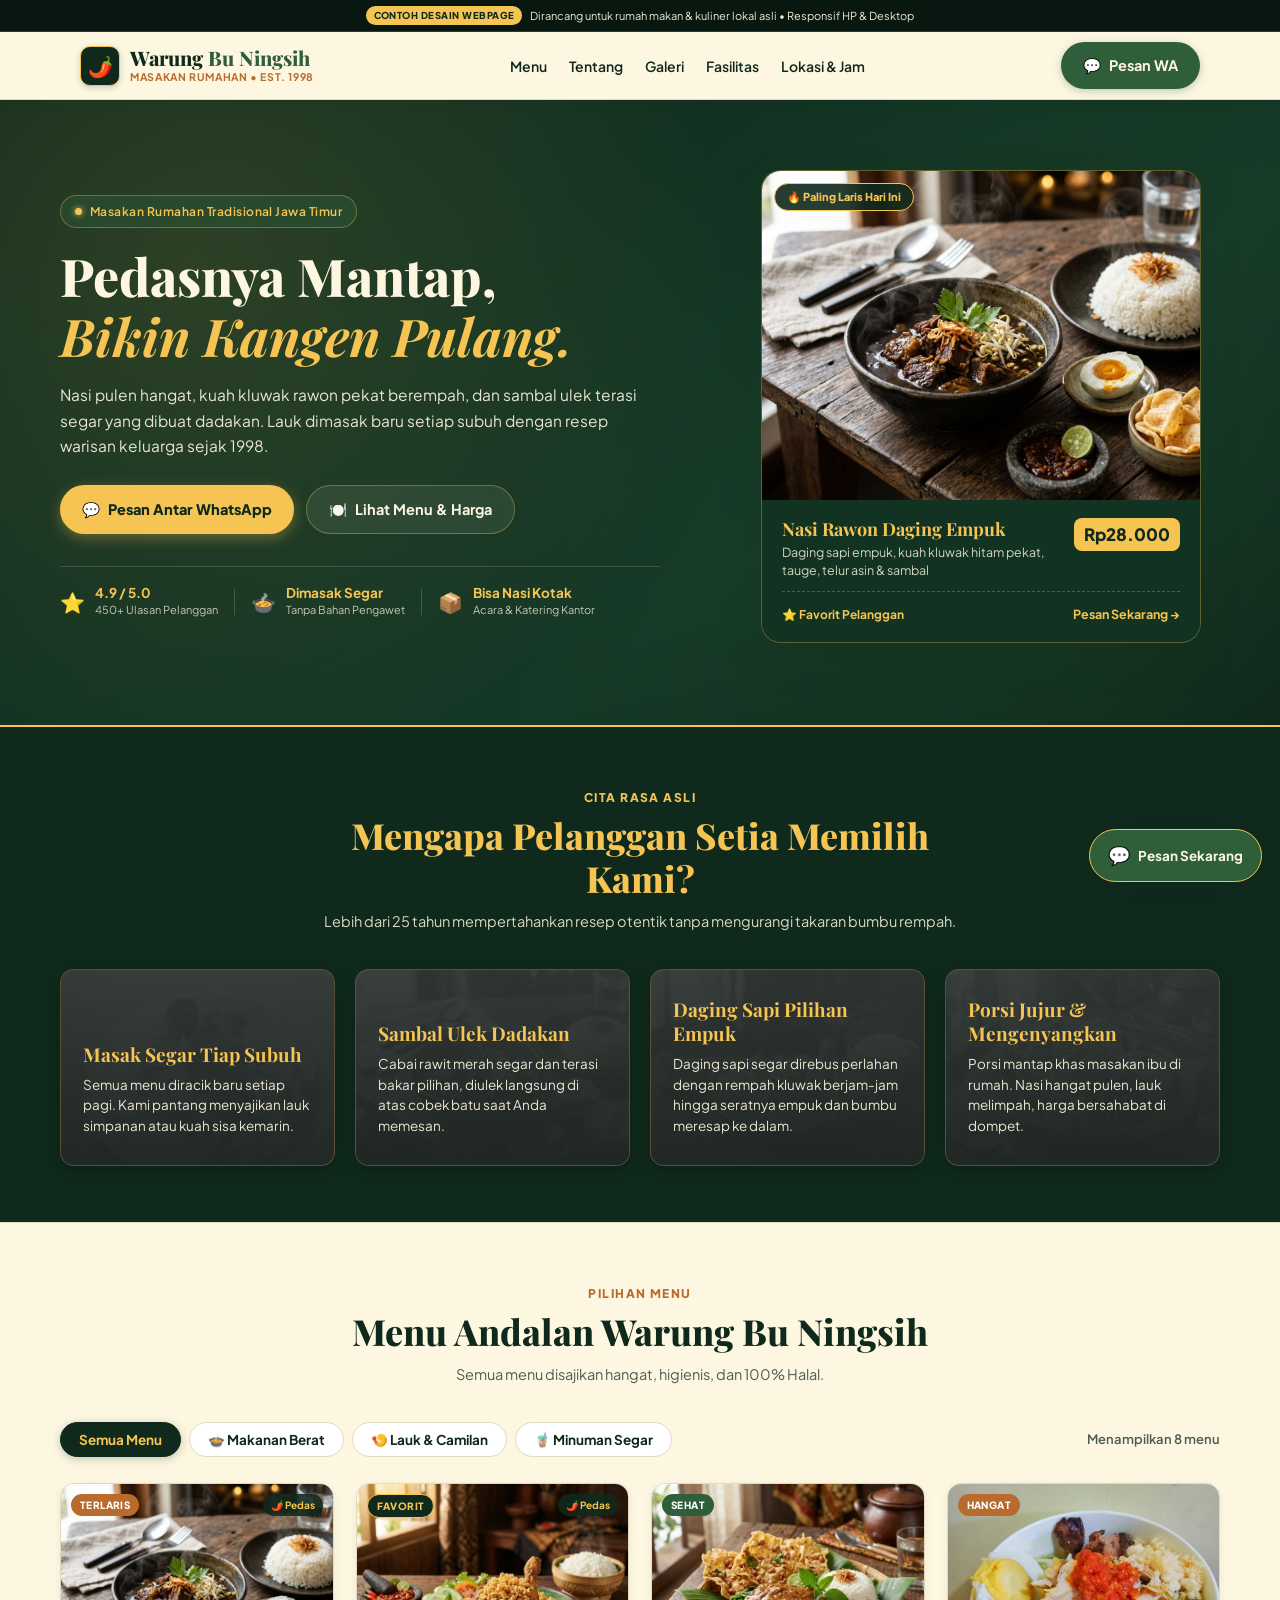
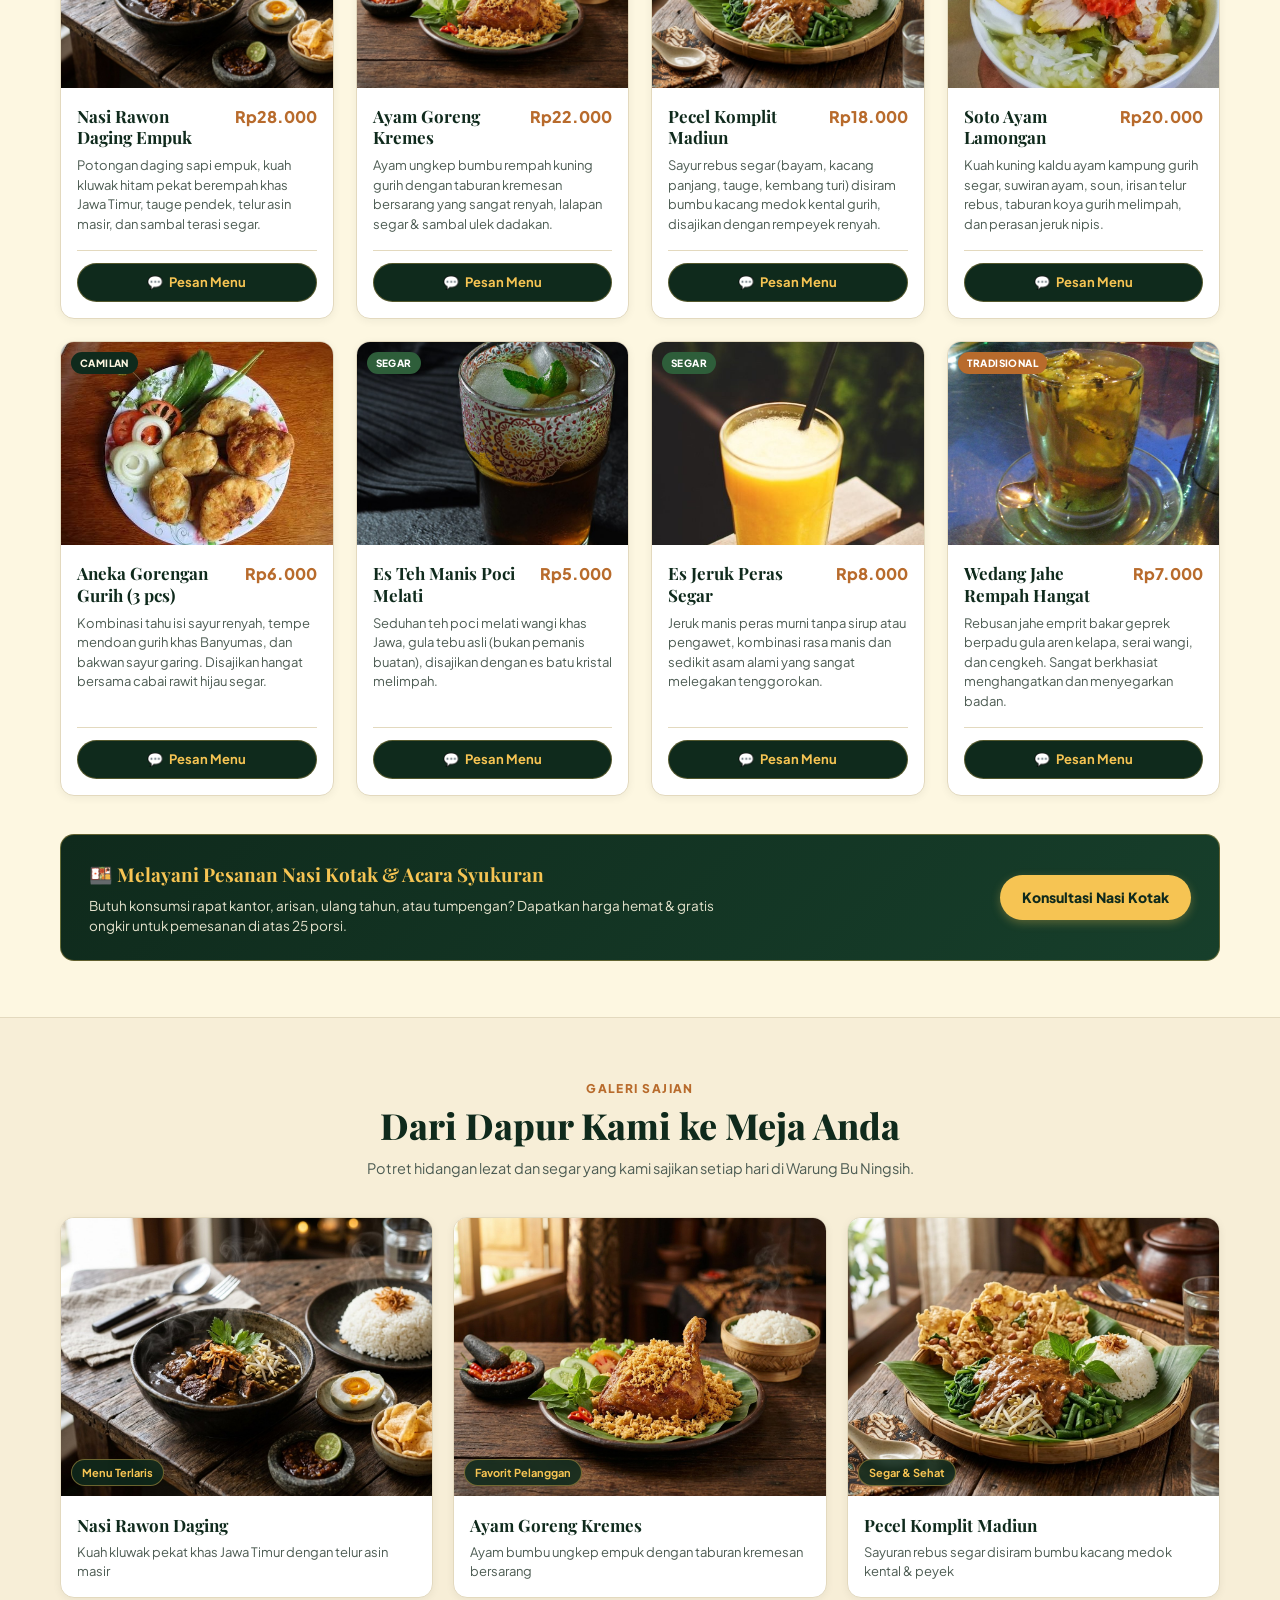
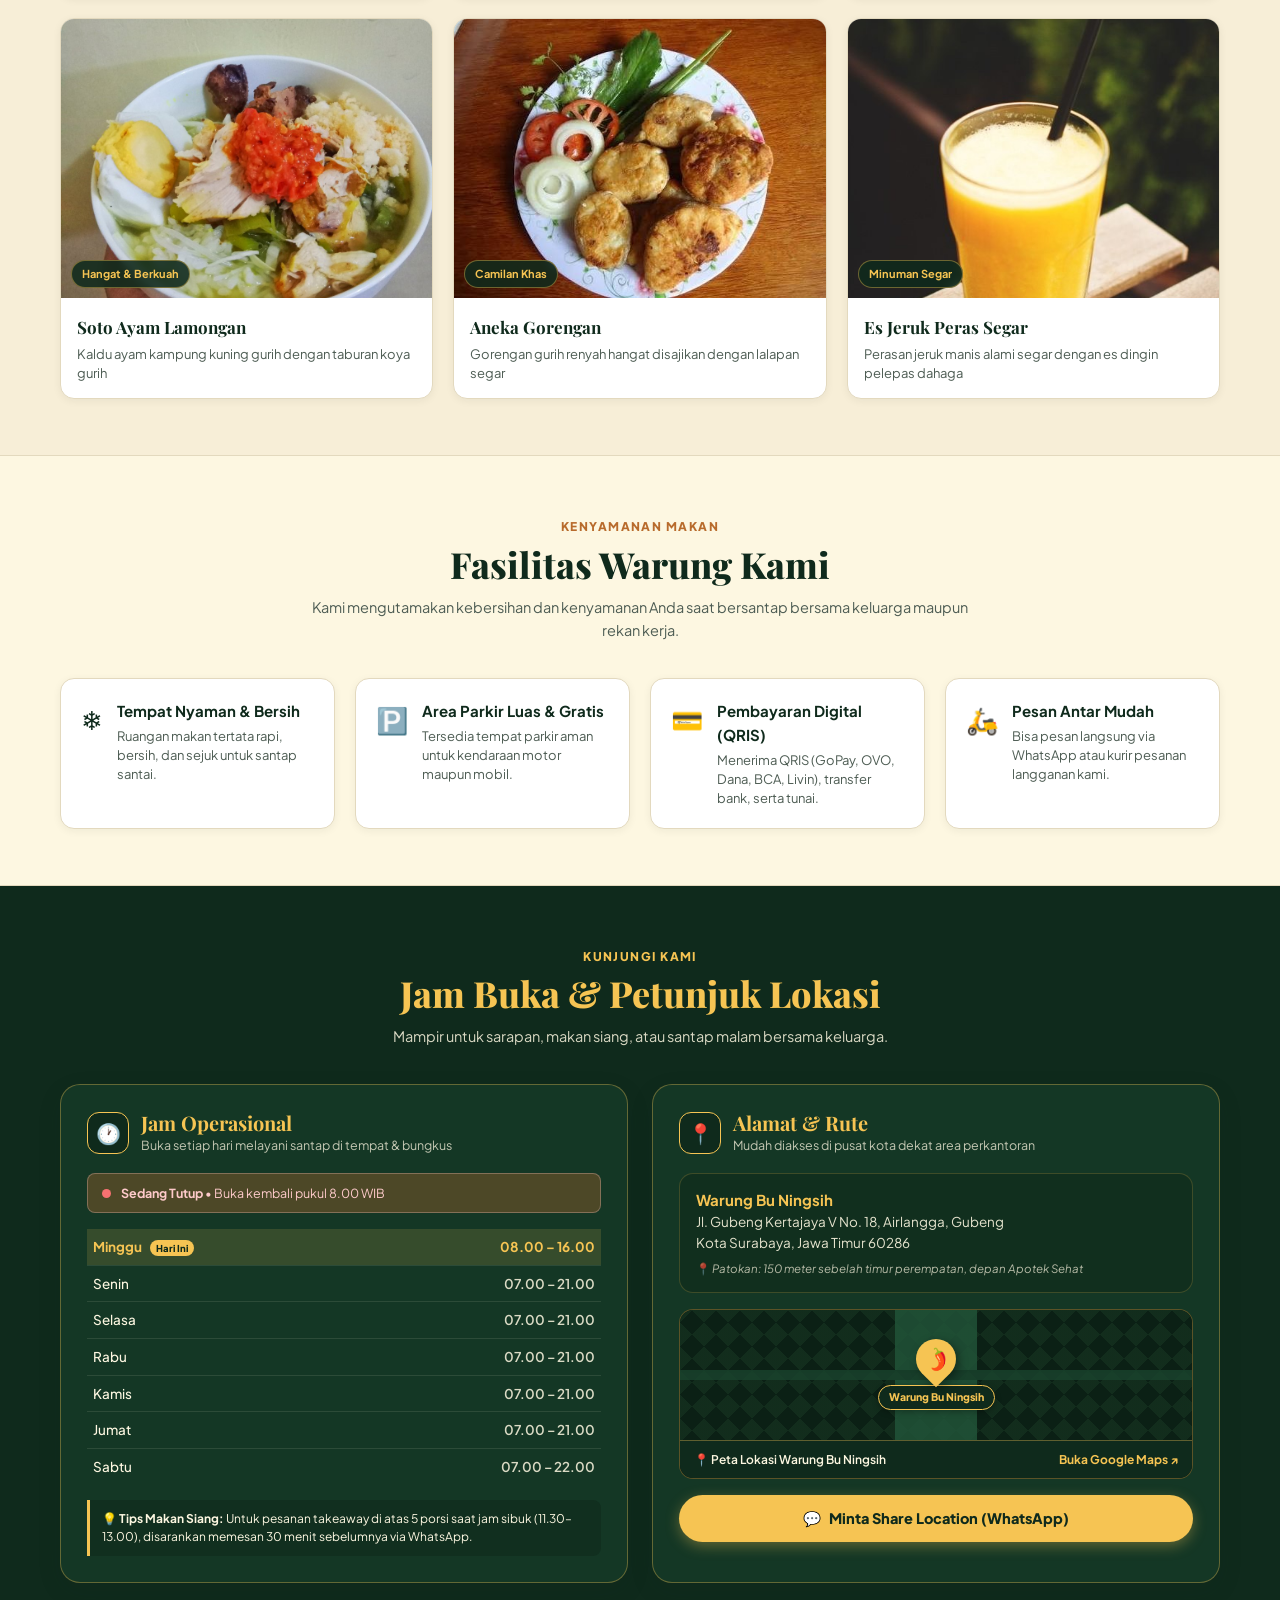
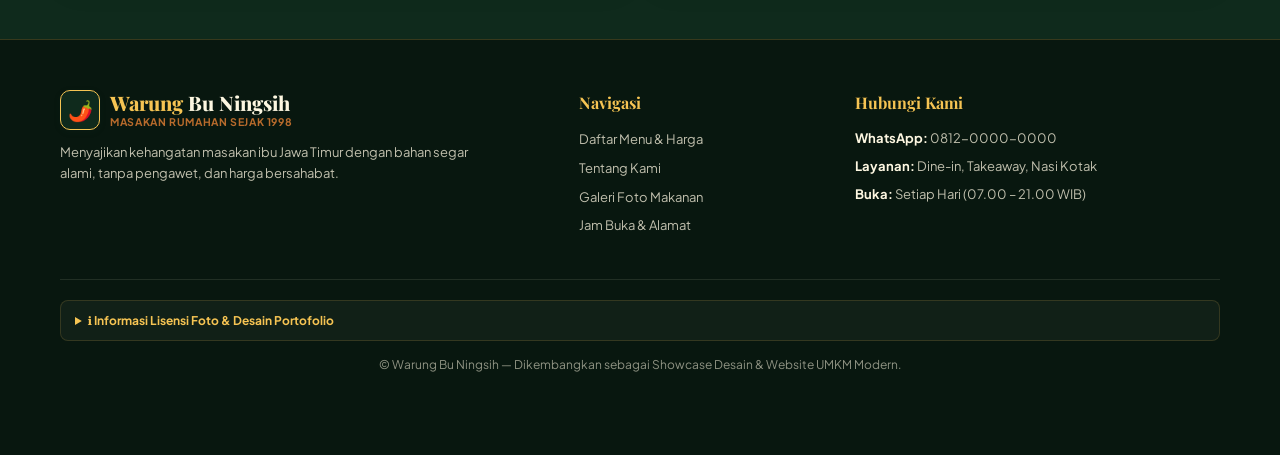
==== commit 1f5241e9: "style(warung): terapkan palet #0F2A1C & #F6C453, foto gorengan & es jeruk baru, overlay kartu abu-ab" ====
--- a/site/demos/warung/index.html
+++ b/site/demos/warung/index.html
@@ -12,10 +12,10 @@
 </head>
 <body>
 
-<!-- Banner Demo Portofolio -->
+<!-- Banner Demo Portofolio (Strictly Satu Baris di Tampilan HP) -->
 <aside class="demo-banner" aria-label="Informasi Demo">
   <div class="banner-inner">
-    <span class="badge-demo">CONTOH DESAIN WEBPAGE UMKM</span>
+    <span class="badge-demo">CONTOH DESAIN WEBPAGE</span>
     <span class="banner-text">Dirancang untuk rumah makan &amp; kuliner lokal asli • Responsif HP &amp; Desktop</span>
   </div>
 </aside>
@@ -67,7 +67,7 @@
           <span class="trust-icon">⭐</span>
           <div>
             <strong>4.9 / 5.0</strong>
-            <small>450+ Ulasan Puas</small>
+            <small>450+ Ulasan Pelanggan</small>
           </div>
         </div>
         <div class="trust-divider"></div>
@@ -113,7 +113,7 @@
   </div>
 </section>
 
-<!-- Keunggulan Section -->
+<!-- Keunggulan Section (Panel dengan Background Foto Masakan + Color Overlay Abu-Abu, Tanpa Emoji) -->
 <section id="keunggulan" class="features-section">
   <div class="section-container">
     <div class="section-header">
@@ -122,25 +122,29 @@
       <p class="section-sub">Lebih dari 25 tahun mempertahankan resep otentik tanpa mengurangi takaran bumbu rempah.</p>
     </div>
     <div class="features-grid">
-      <div class="feature-card">
-        <div class="feature-icon">🥘</div>
-        <h3>Masak Segar Tiap Subuh</h3>
-        <p>Semua menu diracik baru setiap pagi. Kami pantang menyajikan lauk simpanan atau kuah sisa kemarin.</p>
-      </div>
-      <div class="feature-card">
-        <div class="feature-icon">🌶️</div>
-        <h3>Sambal Ulek Dadakan</h3>
-        <p>Cabai rawit merah segar dan terasi bakar pilihan, diulek langsung di atas cobek batu saat Anda memesan.</p>
-      </div>
-      <div class="feature-card">
-        <div class="feature-icon">🥩</div>
-        <h3>Daging Sapi Pilihan Empuk</h3>
-        <p>Daging sapi segar direbus perlahan dengan rempah kluwak berjam-jam hingga seratnya empuk dan bumbu meresap ke dalam.</p>
-      </div>
-      <div class="feature-card">
-        <div class="feature-icon">🍚</div>
-        <h3>Porsi Jujur &amp; Mengenyangkan</h3>
-        <p>Porsi mantap khas masakan ibu di rumah. Nasi hangat pulen, lauk melimpah, harga bersahabat di dompet.</p>
+      <div class="feature-card" style="--bg-img: url('img/soto.jpg');">
+        <div class="card-inner">
+          <h3>Masak Segar Tiap Subuh</h3>
+          <p>Semua menu diracik baru setiap pagi. Kami pantang menyajikan lauk simpanan atau kuah sisa kemarin.</p>
+        </div>
+      </div>
+      <div class="feature-card" style="--bg-img: url('img/rawon.jpg');">
+        <div class="card-inner">
+          <h3>Sambal Ulek Dadakan</h3>
+          <p>Cabai rawit merah segar dan terasi bakar pilihan, diulek langsung di atas cobek batu saat Anda memesan.</p>
+        </div>
+      </div>
+      <div class="feature-card" style="--bg-img: url('img/ayam_goreng.jpg');">
+        <div class="card-inner">
+          <h3>Daging Sapi Pilihan Empuk</h3>
+          <p>Daging sapi segar direbus perlahan dengan rempah kluwak berjam-jam hingga seratnya empuk dan bumbu meresap ke dalam.</p>
+        </div>
+      </div>
+      <div class="feature-card" style="--bg-img: url('img/pecel.jpg');">
+        <div class="card-inner">
+          <h3>Porsi Jujur &amp; Mengenyangkan</h3>
+          <p>Porsi mantap khas masakan ibu di rumah. Nasi hangat pulen, lauk melimpah, harga bersahabat di dompet.</p>
+        </div>
       </div>
     </div>
   </div>
@@ -244,18 +248,18 @@
         </div>
         <div class="gal-info">
           <h4>Aneka Gorengan</h4>
-          <p>Tempe mendoan gurih, tahu isi, dan bakwan renyah hangat</p>
-        </div>
-      </article>
-
-      <article class="gal-card">
-        <div class="gal-img-box">
-          <img src="img/es_teh.jpg" alt="Es Teh Manis Poci Melati Dingin" loading="lazy">
+          <p>Gorengan gurih renyah hangat disajikan dengan lalapan segar</p>
+        </div>
+      </article>
+
+      <article class="gal-card">
+        <div class="gal-img-box">
+          <img src="img/es_jeruk.jpg" alt="Es Jeruk Peras Segar Dingin" loading="lazy">
           <span class="gal-tag">Minuman Segar</span>
         </div>
         <div class="gal-info">
-          <h4>Es Teh Manis Poci</h4>
-          <p>Seduhan teh melati poci wangi sejuk dengan es batu kristal</p>
+          <h4>Es Jeruk Peras Segar</h4>
+          <p>Perasan jeruk manis alami segar dengan es dingin pelepas dahaga</p>
         </div>
       </article>
     </div>
@@ -422,13 +426,11 @@
       <details class="attribution-details">
         <summary>ℹ️ Informasi Lisensi Foto &amp; Desain Portofolio</summary>
         <p>
-          Halaman ini merupakan situs contoh/demo portofolio untuk UMKM kuliner. Foto makanan menggunakan fotografi otentik dan materi berlisensi Creative Commons (CC):
+          Halaman ini merupakan situs contoh/demo portofolio untuk UMKM kuliner. Foto makanan menggunakan materi orisinal dan materi berlisensi Creative Commons (CC):
           <em>Soto Ayam</em> oleh Shinta Amalia (CC BY-SA 4.0),
-          <em>Gorengan</em> oleh Merbabu (CC BY-SA 3.0),
           <em>Es Teh</em> oleh Muhammad Reyhand (CC BY-SA 4.0),
-          <em>Es Jeruk</em> (CC BY 2.5),
           <em>Wedang Jahe</em> oleh Gunawan Kartapranata (CC BY-SA 4.0 via Wikimedia Commons).
-          Daftar menu dan nama usaha merupakan contoh representatif.
+          Daftar menu dan nama usaha merupakan contoh representatif portofolio.
         </p>
       </details>
       <div class="footer-copyright">
--- a/site/demos/warung/style.css
+++ b/site/demos/warung/style.css
@@ -1,35 +1,34 @@
 /* ==========================================================================
    Warung Bu Ningsih — Stylesheet
-   Desain Modern, Hangat, & Responsif untuk Rumah Makan UMKM Kuliner Tradisional
+   Color Palette Resmi:
+   - Warna Utama: #0F2A1C (Deep Dark Pine/Forest Green)
+   - Warna Tulisan / Aksen: #F6C453 (Warm Royal Gold)
+   - Warna Netral Lembut: #FDF7E1 (Ivory Cream)
+   - Warna Aksen Hijau: #2E5E3A (Foliage Green)
+   - Warna Aksen Rempah: #B86B2C (Cinnamon Terracotta)
    ========================================================================== */
 
 :root {
-  --primary-red: #a32213;
-  --primary-red-dark: #82170b;
-  --primary-red-soft: #fbeee9;
-  --gold-amber: #d97706;
-  --gold-light: #fef3c7;
-  --gold-bright: #f59e0b;
-  --bg-warm: #faf5ed;
-  --bg-surface: #ffffff;
-  --bg-card: #ffffff;
-  --bg-alt: #f4ecdf;
-  --ink-primary: #21130d;
-  --ink-secondary: #635044;
-  --ink-muted: #8c7668;
-  --border-light: #eadcc7;
-  --border-focus: #cda97e;
-  --success: #15803d;
-  --success-bg: #dcfce7;
-  --closed: #b91c1c;
-  --closed-bg: #fee2e2;
+  --c-primary: #0F2A1C;          /* Deep Dark Pine Green (Warna Utama) */
+  --c-primary-light: #163d29;    /* Slightly lighter pine green for hover/cards */
+  --c-gold: #F6C453;             /* Warm Royal Gold (Warna Tulisan / Aksen) */
+  --c-gold-hover: #e5b23d;       /* Gold darker hover */
+  --c-cream: #FDF7E1;            /* Warm Ivory Cream */
+  --c-cream-card: #f9f2d5;       /* Card cream surface */
+  --c-green-accent: #2E5E3A;     /* Foliage Green */
+  --c-spice-terracotta: #B86B2C; /* Spiced Cinnamon Amber */
+  --c-ink: #0F2A1C;              /* Text color on light bg */
+  --c-ink-muted: #4d5c53;        /* Secondary text on light bg */
+  --c-border: #e3d9be;           /* Light border */
+  --c-border-gold: rgba(246, 196, 83, 0.35);
+
   --radius-sm: 8px;
   --radius-md: 14px;
   --radius-lg: 20px;
   --radius-pill: 9999px;
-  --shadow-sm: 0 2px 6px rgba(45, 23, 14, 0.05);
-  --shadow-md: 0 8px 20px rgba(45, 23, 14, 0.08);
-  --shadow-lg: 0 16px 36px rgba(45, 23, 14, 0.12);
+  --shadow-sm: 0 2px 8px rgba(15, 42, 28, 0.06);
+  --shadow-md: 0 8px 24px rgba(15, 42, 28, 0.10);
+  --shadow-lg: 0 16px 40px rgba(15, 42, 28, 0.18);
   --font-body: 'Plus Jakarta Sans', system-ui, -apple-system, sans-serif;
   --font-serif: 'Playfair Display', Georgia, serif;
 }
@@ -41,16 +40,20 @@
 }
 
 html {
+  overflow-x: hidden;
+  max-width: 100vw;
   scroll-behavior: smooth;
   font-size: 16px;
 }
 
 body {
   font-family: var(--font-body);
-  background-color: var(--bg-warm);
-  color: var(--ink-primary);
+  background-color: var(--c-cream);
+  color: var(--c-ink);
   line-height: 1.6;
   -webkit-font-smoothing: antialiased;
+  overflow-x: hidden;
+  width: 100%;
 }
 
 img {
@@ -65,40 +68,53 @@
 }
 
 /* ==========================================================================
-   Banner Demo Portofolio
+   Banner Demo Portofolio (Strictly 1 Baris di HP & Desktop)
    ========================================================================== */
 .demo-banner {
-  background: #1e130c;
-  color: #f7dfb8;
-  font-size: 12px;
-  padding: 8px 16px;
-  border-bottom: 1px solid rgba(255,255,255,0.1);
+  background: #08170f;
+  color: var(--c-cream);
+  font-size: 11px;
+  padding: 6px 12px;
+  border-bottom: 1px solid rgba(246, 196, 83, 0.2);
+  width: 100%;
+  max-width: 100vw;
+  box-sizing: border-box;
+  overflow: hidden;
 }
 
 .banner-inner {
-  max-width: 1100px;
+  max-width: 1160px;
+  width: 100%;
+  min-width: 0;
   margin: 0 auto;
   display: flex;
   align-items: center;
   justify-content: center;
-  flex-wrap: wrap;
   gap: 8px;
-  text-align: center;
+  overflow: hidden;
+  box-sizing: border-box;
 }
 
 .badge-demo {
-  background: var(--gold-amber);
-  color: #1e130c;
+  background: var(--c-gold);
+  color: var(--c-primary);
   font-weight: 800;
-  font-size: 10px;
-  letter-spacing: 0.06em;
+  font-size: 9.5px;
+  letter-spacing: 0.05em;
   padding: 2px 8px;
   border-radius: var(--radius-pill);
   text-transform: uppercase;
+  flex-shrink: 0;
 }
 
 .banner-text {
-  opacity: 0.9;
+  flex: 0 1 auto;
+  min-width: 0 !important;
+  opacity: 0.95;
+  white-space: nowrap;
+  overflow: hidden;
+  text-overflow: ellipsis;
+  font-size: 11px;
 }
 
 /* ==========================================================================
@@ -108,22 +124,27 @@
   position: sticky;
   top: 0;
   z-index: 100;
-  background: rgba(250, 245, 237, 0.92);
-  backdrop-filter: blur(10px);
-  -webkit-backdrop-filter: blur(10px);
-  border-bottom: 1px solid var(--border-light);
+  background: rgba(253, 247, 225, 0.95);
+  backdrop-filter: blur(12px);
+  -webkit-backdrop-filter: blur(12px);
+  border-bottom: 1.5px solid var(--c-border);
   box-shadow: var(--shadow-sm);
   transition: all 0.3s ease;
+  width: 100%;
+  max-width: 100%;
 }
 
 .nav-container {
   max-width: 1160px;
+  width: 100%;
   margin: 0 auto;
-  padding: 12px 20px;
-  display: flex;
+  padding: 10px 20px;
+  display: flex;
+  flex-wrap: nowrap;
   align-items: center;
   justify-content: space-between;
-  gap: 16px;
+  gap: 14px;
+  box-sizing: border-box;
 }
 
 .brand {
@@ -133,15 +154,16 @@
 }
 
 .brand-symbol {
-  width: 42px;
-  height: 42px;
-  background: var(--primary-red-soft);
-  border: 1px solid var(--border-light);
-  border-radius: 12px;
+  width: 40px;
+  height: 40px;
+  background: var(--c-primary);
+  color: var(--c-gold);
+  border: 1px solid var(--c-gold);
+  border-radius: 10px;
   display: grid;
   place-items: center;
-  font-size: 22px;
-  box-shadow: 0 2px 5px rgba(163, 34, 19, 0.1);
+  font-size: 20px;
+  box-shadow: 0 2px 6px rgba(15, 42, 28, 0.2);
 }
 
 .brand-text {
@@ -153,58 +175,60 @@
   font-family: var(--font-serif);
   font-size: 20px;
   font-weight: 800;
-  color: var(--primary-red);
-  line-height: 1.1;
+  color: var(--c-primary);
+  line-height: 1.15;
 }
 
 .brand-title em {
   font-style: normal;
-  color: var(--ink-primary);
+  color: var(--c-green-accent);
 }
 
 .brand-sub {
-  font-size: 11px;
-  font-weight: 600;
-  color: var(--ink-muted);
-  letter-spacing: 0.05em;
+  font-size: 10.5px;
+  font-weight: 700;
+  color: var(--c-spice-terracotta);
+  letter-spacing: 0.06em;
   text-transform: uppercase;
 }
 
 .nav-links {
   display: flex;
   align-items: center;
-  gap: 20px;
+  gap: 22px;
 }
 
 .nav-links a {
   font-size: 14px;
   font-weight: 600;
-  color: var(--ink-secondary);
+  color: var(--c-primary);
   transition: color 0.2s ease;
   position: relative;
   padding: 4px 0;
 }
 
 .nav-links a:hover {
-  color: var(--primary-red);
+  color: var(--c-spice-terracotta);
 }
 
 .btn-wa-nav {
   display: inline-flex;
   align-items: center;
   gap: 6px;
-  background: #25d366;
-  color: #ffffff;
+  background: var(--c-green-accent);
+  color: var(--c-cream);
   font-size: 13px;
   font-weight: 700;
   padding: 8px 16px;
   border-radius: var(--radius-pill);
-  box-shadow: 0 2px 8px rgba(37, 211, 102, 0.3);
-  transition: transform 0.2s, background 0.2s;
+  box-shadow: 0 2px 8px rgba(46, 94, 58, 0.3);
+  transition: all 0.2s;
+  border: 1px solid rgba(246, 196, 83, 0.3);
 }
 
 .btn-wa-nav:hover {
-  background: #20ba59;
+  background: var(--c-primary);
+  color: var(--c-gold);
   transform: translateY(-1px);
 }
 
@@ -213,18 +237,20 @@
    ========================================================================== */
 .hero-section {
   position: relative;
-  background: linear-gradient(135deg, #a32213 0%, #82170b 60%, #5f0e05 100%);
-  color: #ffffff;
+  background: linear-gradient(145deg, #0F2A1C 0%, #153826 65%, #0a1e14 100%);
+  color: var(--c-cream);
   padding: 56px 20px 64px;
   overflow: hidden;
+  border-bottom: 2px solid var(--c-gold);
 }
 
 .hero-section::before {
   content: "";
   position: absolute;
   inset: 0;
-  background-image: radial-gradient(circle at 10% 20%, rgba(255,255,255,0.06) 0%, transparent 40%),
-                    radial-gradient(circle at 90% 80%, rgba(245,158,11,0.15) 0%, transparent 40%);
+  background-image: 
+    radial-gradient(circle at 15% 25%, rgba(246, 196, 83, 0.12) 0%, transparent 45%),
+    radial-gradient(circle at 85% 75%, rgba(46, 94, 58, 0.25) 0%, transparent 50%);
   pointer-events: none;
 }
 
@@ -233,7 +259,7 @@
   margin: 0 auto;
   display: grid;
   grid-template-columns: 1fr;
-  gap: 40px;
+  gap: 36px;
   position: relative;
   z-index: 2;
   align-items: center;
@@ -247,51 +273,52 @@
   display: inline-flex;
   align-items: center;
   gap: 8px;
-  background: rgba(255, 255, 255, 0.12);
-  border: 1px solid rgba(255, 255, 255, 0.25);
+  background: rgba(46, 94, 58, 0.4);
+  border: 1px solid var(--c-border-gold);
   padding: 6px 14px;
   border-radius: var(--radius-pill);
   font-size: 12px;
   font-weight: 600;
   letter-spacing: 0.04em;
-  color: #ffedd5;
+  color: var(--c-gold);
   margin-bottom: 18px;
 }
 
 .pill-dot {
   width: 7px;
   height: 7px;
-  background: var(--gold-bright);
+  background: var(--c-gold);
   border-radius: 50%;
+  box-shadow: 0 0 6px var(--c-gold);
 }
 
 .hero-content h1 {
   font-family: var(--font-serif);
-  font-size: clamp(32px, 5.5vw, 54px);
+  font-size: clamp(32px, 5.5vw, 52px);
   line-height: 1.15;
-  margin-bottom: 18px;
+  margin-bottom: 16px;
   font-weight: 800;
-  letter-spacing: -0.01em;
+  color: var(--c-cream);
 }
 
 .hero-highlight {
-  color: #ffd074;
+  color: var(--c-gold);
   font-style: italic;
   font-weight: 700;
 }
 
 .hero-lead {
-  font-size: 16px;
+  font-size: 15.5px;
   line-height: 1.65;
-  color: #fce7db;
-  margin-bottom: 28px;
+  color: rgba(253, 247, 225, 0.9);
+  margin-bottom: 26px;
 }
 
 .hero-actions {
   display: flex;
   flex-wrap: wrap;
   gap: 12px;
-  margin-bottom: 36px;
+  margin-bottom: 32px;
 }
 
 .btn {
@@ -299,9 +326,9 @@
   align-items: center;
   justify-content: center;
   gap: 8px;
-  font-size: 15px;
-  font-weight: 700;
-  padding: 13px 24px;
+  font-size: 14.5px;
+  font-weight: 700;
+  padding: 12px 22px;
   border-radius: var(--radius-pill);
   transition: all 0.25s cubic-bezier(0.16, 1, 0.3, 1);
   cursor: pointer;
@@ -309,27 +336,29 @@
 }
 
 .btn-primary {
-  background: #25d366;
-  color: #ffffff;
-  box-shadow: 0 4px 14px rgba(37, 211, 102, 0.35);
+  background: var(--c-gold);
+  color: var(--c-primary);
+  box-shadow: 0 4px 14px rgba(246, 196, 83, 0.35);
+  font-weight: 800;
 }
 
 .btn-primary:hover {
-  background: #20ba59;
+  background: var(--c-gold-hover);
   transform: translateY(-2px);
-  box-shadow: 0 6px 18px rgba(37, 211, 102, 0.45);
+  box-shadow: 0 6px 18px rgba(246, 196, 83, 0.45);
 }
 
 .btn-outline {
-  background: rgba(255, 255, 255, 0.12);
-  color: #ffffff;
-  border: 1.5px solid rgba(255, 255, 255, 0.4);
-  backdrop-filter: blur(4px);
+  background: rgba(253, 247, 225, 0.08);
+  color: var(--c-cream);
+  border: 1.5px solid var(--c-border-gold);
+  backdrop-filter: blur(6px);
 }
 
 .btn-outline:hover {
-  background: rgba(255, 255, 255, 0.25);
-  border-color: #ffffff;
+  background: rgba(246, 196, 83, 0.15);
+  border-color: var(--c-gold);
+  color: var(--c-gold);
   transform: translateY(-2px);
 }
 
@@ -337,8 +366,8 @@
   display: flex;
   align-items: center;
   gap: 16px;
-  padding-top: 20px;
-  border-top: 1px solid rgba(255, 255, 255, 0.15);
+  padding-top: 18px;
+  border-top: 1px solid rgba(253, 247, 225, 0.15);
   flex-wrap: wrap;
 }
 
@@ -349,26 +378,27 @@
 }
 
 .trust-icon {
-  font-size: 22px;
+  font-size: 20px;
 }
 
 .trust-item strong {
   display: block;
-  font-size: 14px;
-  font-weight: 700;
+  font-size: 13.5px;
+  font-weight: 700;
+  color: var(--c-gold);
   line-height: 1.2;
 }
 
 .trust-item small {
   display: block;
   font-size: 11px;
-  color: #fed7aa;
+  color: rgba(253, 247, 225, 0.75);
 }
 
 .trust-divider {
   width: 1px;
-  height: 28px;
-  background: rgba(255, 255, 255, 0.18);
+  height: 26px;
+  background: rgba(253, 247, 225, 0.18);
 }
 
 /* Kartu Hero Visual */
@@ -380,11 +410,12 @@
 .visual-card {
   width: 100%;
   max-width: 440px;
-  background: var(--bg-surface);
-  color: var(--ink-primary);
+  background: var(--c-primary);
+  border: 1.5px solid var(--c-border-gold);
+  color: var(--c-cream);
   border-radius: var(--radius-lg);
   overflow: hidden;
-  box-shadow: var(--shadow-lg), 0 0 0 1px rgba(255,255,255,0.15);
+  box-shadow: var(--shadow-lg);
   transition: transform 0.3s ease;
 }
 
@@ -396,7 +427,7 @@
   position: relative;
   aspect-ratio: 4 / 3;
   overflow: hidden;
-  background: #f0e6d6;
+  background: #08170f;
 }
 
 .hero-img {
@@ -412,51 +443,52 @@
 
 .badge-featured {
   position: absolute;
-  top: 14px;
-  left: 14px;
-  background: rgba(33, 19, 13, 0.85);
-  color: #fef3c7;
+  top: 12px;
+  left: 12px;
+  background: rgba(15, 42, 28, 0.9);
+  color: var(--c-gold);
   backdrop-filter: blur(8px);
   font-size: 11px;
-  font-weight: 700;
-  padding: 5px 12px;
+  font-weight: 800;
+  padding: 4px 12px;
   border-radius: var(--radius-pill);
-  border: 1px solid rgba(254, 243, 199, 0.3);
+  border: 1px solid var(--c-gold);
 }
 
 .visual-card-body {
-  padding: 20px;
+  padding: 18px 20px;
+  background: #123322;
 }
 
 .dish-header {
   display: flex;
   justify-content: space-between;
   align-items: flex-start;
-  gap: 12px;
-  margin-bottom: 14px;
+  gap: 10px;
+  margin-bottom: 12px;
 }
 
 .dish-header h3 {
   font-family: var(--font-serif);
-  font-size: 19px;
-  color: var(--primary-red);
+  font-size: 18px;
+  color: var(--c-gold);
   font-weight: 700;
   line-height: 1.25;
 }
 
 .dish-desc-short {
-  font-size: 13px;
-  color: var(--ink-secondary);
+  font-size: 12.5px;
+  color: rgba(253, 247, 225, 0.82);
   margin-top: 4px;
   line-height: 1.4;
 }
 
 .dish-price-badge {
-  font-size: 18px;
+  font-size: 17px;
   font-weight: 800;
-  color: var(--primary-red);
-  background: var(--primary-red-soft);
-  padding: 4px 10px;
+  color: var(--c-primary);
+  background: var(--c-gold);
+  padding: 3px 10px;
   border-radius: var(--radius-sm);
   white-space: nowrap;
 }
@@ -465,26 +497,26 @@
   display: flex;
   align-items: center;
   justify-content: space-between;
-  padding-top: 14px;
-  border-top: 1px dashed var(--border-light);
+  padding-top: 12px;
+  border-top: 1px dashed rgba(246, 196, 83, 0.3);
   gap: 8px;
 }
 
 .chip-rating {
   font-size: 12px;
   font-weight: 700;
-  color: var(--gold-amber);
+  color: var(--c-gold);
 }
 
 .btn-order-inline {
-  font-size: 13px;
-  font-weight: 700;
-  color: var(--primary-red);
-  transition: color 0.2s, transform 0.2s;
+  font-size: 12.5px;
+  font-weight: 700;
+  color: var(--c-gold);
+  transition: color 0.2s;
 }
 
 .btn-order-inline:hover {
-  color: var(--primary-red-dark);
+  color: #ffffff;
   text-decoration: underline;
 }
 
@@ -492,7 +524,7 @@
    Section Global Layout
    ========================================================================== */
 section {
-  padding: 60px 20px;
+  padding: 56px 20px;
 }
 
 .section-container {
@@ -503,7 +535,7 @@
 .section-header {
   text-align: center;
   max-width: 680px;
-  margin: 0 auto 40px;
+  margin: 0 auto 36px;
 }
 
 .section-kicker {
@@ -512,77 +544,129 @@
   font-weight: 800;
   letter-spacing: 0.12em;
   text-transform: uppercase;
-  color: var(--gold-amber);
-  margin-bottom: 8px;
+  color: var(--c-spice-terracotta);
+  margin-bottom: 6px;
 }
 
 .section-header h2 {
   font-family: var(--font-serif);
-  font-size: clamp(26px, 4vw, 38px);
-  color: var(--primary-red);
+  font-size: clamp(24px, 3.8vw, 36px);
+  color: var(--c-primary);
   font-weight: 800;
   line-height: 1.2;
-  margin-bottom: 12px;
+  margin-bottom: 10px;
 }
 
 .section-sub {
-  font-size: 15px;
-  color: var(--ink-secondary);
+  font-size: 14.5px;
+  color: var(--c-ink-muted);
   line-height: 1.6;
 }
 
 /* ==========================================================================
-   Keunggulan Section
+   Keunggulan Section (Foto Masakan + Color Overlay Abu-Abu, Tanpa Emoji)
    ========================================================================== */
 .features-section {
-  background: var(--bg-alt);
-  border-bottom: 1px solid var(--border-light);
+  background: var(--c-primary);
+  color: var(--c-cream);
+  border-bottom: 1px solid var(--c-border);
+}
+
+.features-section .section-kicker {
+  color: var(--c-gold);
+}
+
+.features-section .section-header h2 {
+  color: var(--c-gold);
+}
+
+.features-section .section-sub {
+  color: rgba(253, 247, 225, 0.85);
 }
 
 .features-grid {
   display: grid;
-  grid-template-columns: repeat(auto-fit, minmax(240px, 1fr));
+  grid-template-columns: repeat(auto-fit, minmax(250px, 1fr));
   gap: 20px;
 }
 
 .feature-card {
-  background: var(--bg-card);
-  border: 1px solid var(--border-light);
+  position: relative;
   border-radius: var(--radius-md);
-  padding: 24px;
-  box-shadow: var(--shadow-sm);
-  transition: transform 0.25s, box-shadow 0.25s;
+  padding: 28px 22px;
+  overflow: hidden;
+  border: 1px solid rgba(246, 196, 83, 0.25);
+  background-color: #262c28; /* Base neutral dark charcoal-gray */
+  color: var(--c-cream);
+  min-height: 170px;
+  display: flex;
+  flex-direction: column;
+  justify-content: flex-end;
+  box-shadow: 0 4px 16px rgba(0, 0, 0, 0.25);
+  transition: transform 0.3s ease, border-color 0.3s ease;
+}
+
+/* Background image masakan dengan opacity rendah (dipudarkan) & grayscale */
+.feature-card::before {
+  content: "";
+  position: absolute;
+  inset: 0;
+  background-image: var(--bg-img);
+  background-size: cover;
+  background-position: center;
+  opacity: 0.22; /* Opacity rendah sesuai instruksi */
+  filter: grayscale(100%) contrast(1.1); /* Nuansa abu-abu */
+  z-index: 1;
+  pointer-events: none;
+  transition: opacity 0.3s ease, transform 0.4s ease;
+}
+
+/* Color Overlay Abu-Abu (abu-abu netral) */
+.feature-card::after {
+  content: "";
+  position: absolute;
+  inset: 0;
+  background: linear-gradient(180deg, rgba(50, 56, 53, 0.78) 0%, rgba(32, 38, 35, 0.92) 100%);
+  z-index: 2;
+  pointer-events: none;
 }
 
 .feature-card:hover {
-  transform: translateY(-3px);
-  box-shadow: var(--shadow-md);
-}
-
-.feature-icon {
-  font-size: 32px;
-  margin-bottom: 14px;
+  transform: translateY(-4px);
+  border-color: var(--c-gold);
+}
+
+.feature-card:hover::before {
+  opacity: 0.34;
+  transform: scale(1.05);
+}
+
+.feature-card .card-inner {
+  position: relative;
+  z-index: 3;
 }
 
 .feature-card h3 {
   font-family: var(--font-serif);
-  font-size: 18px;
-  color: var(--ink-primary);
+  font-size: 19px;
+  color: var(--c-gold); /* Tulisan judul utama #F6C453 */
   margin-bottom: 8px;
   font-weight: 700;
+  line-height: 1.25;
 }
 
 .feature-card p {
-  font-size: 14px;
-  color: var(--ink-secondary);
+  font-size: 13.5px;
+  color: var(--c-cream);
   line-height: 1.55;
+  opacity: 0.92;
 }
 
 /* ==========================================================================
    Menu Andalan Section
    ========================================================================== */
 .menu-section {
-  background: var(--bg-warm);
+  background: var(--c-cream);
 }
 
 .menu-controls {
@@ -591,7 +675,7 @@
   align-items: center;
   justify-content: space-between;
   gap: 16px;
-  margin-bottom: 28px;
+  margin-bottom: 26px;
 }
 
 .tabs {
@@ -601,12 +685,12 @@
 }
 
 .tab-btn {
-  background: var(--bg-surface);
-  border: 1.5px solid var(--border-light);
-  color: var(--ink-secondary);
+  background: #ffffff;
+  border: 1.5px solid var(--c-border);
+  color: var(--c-primary);
   font-family: var(--font-body);
-  font-size: 14px;
-  font-weight: 600;
+  font-size: 13.5px;
+  font-weight: 700;
   padding: 8px 18px;
   border-radius: var(--radius-pill);
   cursor: pointer;
@@ -614,45 +698,45 @@
 }
 
 .tab-btn:hover {
-  border-color: var(--gold-amber);
-  color: var(--ink-primary);
+  border-color: var(--c-green-accent);
+  color: var(--c-green-accent);
 }
 
 .tab-btn.on {
-  background: var(--primary-red);
-  border-color: var(--primary-red);
-  color: #ffffff;
-  box-shadow: 0 2px 8px rgba(163, 34, 19, 0.25);
+  background: var(--c-primary);
+  border-color: var(--c-primary);
+  color: var(--c-gold); /* Tulisan tombol aktif #F6C453 */
+  box-shadow: 0 2px 8px rgba(15, 42, 28, 0.25);
 }
 
 .menu-counter {
   font-size: 13px;
   font-weight: 600;
-  color: var(--ink-muted);
+  color: var(--c-ink-muted);
 }
 
 .menu-grid {
   display: grid;
   grid-template-columns: repeat(auto-fill, minmax(270px, 1fr));
   gap: 22px;
-  margin-bottom: 40px;
+  margin-bottom: 38px;
 }
 
 .menu-card {
-  background: var(--bg-card);
-  border: 1px solid var(--border-light);
+  background: #ffffff;
+  border: 1.5px solid var(--c-border);
   border-radius: var(--radius-md);
   overflow: hidden;
   box-shadow: var(--shadow-sm);
   display: flex;
   flex-direction: column;
-  transition: transform 0.25s cubic-bezier(0.16, 1, 0.3, 1), box-shadow 0.25s;
+  transition: transform 0.25s cubic-bezier(0.16, 1, 0.3, 1), box-shadow 0.25s, border-color 0.25s;
 }
 
 .menu-card:hover {
   transform: translateY(-4px);
   box-shadow: var(--shadow-md);
-  border-color: var(--border-focus);
+  border-color: var(--c-green-accent);
 }
 
 .menu-img-wrap {
@@ -685,18 +769,18 @@
   border-radius: var(--radius-pill);
 }
 
-.tag-hot { background: #b91c1c; color: #fff; }
-.tag-fav { background: #d97706; color: #fff; }
-.tag-fresh { background: #15803d; color: #fff; }
-.tag-warm { background: #b45309; color: #fff; }
-.tag-snack { background: #475569; color: #fff; }
+.tag-hot { background: var(--c-spice-terracotta); color: #fff; }
+.tag-fav { background: var(--c-primary); color: var(--c-gold); border: 1px solid var(--c-gold); }
+.tag-fresh { background: var(--c-green-accent); color: #fff; }
+.tag-warm { background: var(--c-spice-terracotta); color: #fff; }
+.tag-snack { background: var(--c-primary); color: var(--c-cream); }
 
 .badge-spice {
   position: absolute;
   top: 10px;
   right: 10px;
-  background: rgba(33, 19, 13, 0.85);
-  color: #fff;
+  background: rgba(15, 42, 28, 0.88);
+  color: var(--c-gold);
   font-size: 10px;
   font-weight: 700;
   padding: 3px 8px;
@@ -722,20 +806,20 @@
   font-family: var(--font-serif);
   font-size: 17px;
   font-weight: 700;
-  color: var(--ink-primary);
+  color: var(--c-primary);
   line-height: 1.25;
 }
 
 .menu-card-price {
   font-weight: 800;
   font-size: 16px;
-  color: var(--primary-red);
+  color: var(--c-spice-terracotta);
   white-space: nowrap;
 }
 
 .menu-card-desc {
   font-size: 13px;
-  color: var(--ink-secondary);
+  color: var(--c-ink-muted);
   line-height: 1.5;
   margin-bottom: 16px;
   flex: 1;
@@ -743,7 +827,7 @@
 
 .menu-card-action {
   padding-top: 12px;
-  border-top: 1px solid var(--border-light);
+  border-top: 1px solid var(--c-border);
 }
 
 .btn-order-wa {
@@ -751,9 +835,9 @@
   align-items: center;
   justify-content: center;
   gap: 6px;
-  background: var(--bg-alt);
-  color: var(--primary-red);
-  border: 1px solid var(--border-light);
+  background: var(--c-primary);
+  color: var(--c-gold); /* Tulisan tombol pesan #F6C453 */
+  border: 1px solid rgba(246, 196, 83, 0.3);
   padding: 8px 14px;
   border-radius: var(--radius-pill);
   font-size: 13px;
@@ -762,15 +846,15 @@
 }
 
 .btn-order-wa:hover {
-  background: var(--primary-red);
+  background: var(--c-green-accent);
   color: #ffffff;
-  border-color: var(--primary-red);
+  border-color: var(--c-green-accent);
 }
 
 /* Banner Katering / Nasi Kotak */
 .catering-banner {
-  background: linear-gradient(135deg, #fcedd8 0%, #fae2c1 100%);
-  border: 1.5px solid #e5c597;
+  background: linear-gradient(135deg, #0F2A1C 0%, #173f2b 100%);
+  border: 1.5px solid var(--c-border-gold);
   border-radius: var(--radius-md);
   padding: 24px 28px;
   display: flex;
@@ -778,35 +862,36 @@
   align-items: center;
   justify-content: space-between;
   gap: 20px;
+  color: var(--c-cream);
 }
 
 .catering-info h3 {
   font-family: var(--font-serif);
   font-size: 19px;
-  color: #7c2d12;
+  color: var(--c-gold); /* Tulisan #F6C453 */
   margin-bottom: 6px;
 }
 
 .catering-info p {
-  font-size: 14px;
-  color: #78350f;
+  font-size: 13.5px;
+  color: rgba(253, 247, 225, 0.9);
   max-width: 650px;
   line-height: 1.5;
 }
 
 .btn-catering {
-  background: #c2410c;
-  color: #ffffff;
+  background: var(--c-gold);
+  color: var(--c-primary);
   font-size: 14px;
-  font-weight: 700;
+  font-weight: 800;
   padding: 11px 22px;
   border-radius: var(--radius-pill);
-  box-shadow: 0 3px 10px rgba(194, 65, 12, 0.25);
+  box-shadow: 0 3px 10px rgba(246, 196, 83, 0.3);
   white-space: nowrap;
 }
 
 .btn-catering:hover {
-  background: #9a3412;
+  background: var(--c-gold-hover);
   transform: translateY(-2px);
 }
 
@@ -814,20 +899,20 @@
    Galeri Section (Foto Asli Makanan)
    ========================================================================== */
 .gallery-section {
-  background: #f5ede1;
-  border-top: 1px solid var(--border-light);
-  border-bottom: 1px solid var(--border-light);
+  background: #f7eed7;
+  border-top: 1px solid var(--c-border);
+  border-bottom: 1px solid var(--c-border);
 }
 
 .gallery-grid {
   display: grid;
-  grid-template-columns: repeat(auto-fit, minmax(300px, 1fr));
+  grid-template-columns: repeat(auto-fit, minmax(290px, 1fr));
   gap: 20px;
 }
 
 .gal-card {
-  background: var(--bg-surface);
-  border: 1px solid var(--border-light);
+  background: #ffffff;
+  border: 1px solid var(--c-border);
   border-radius: var(--radius-md);
   overflow: hidden;
   box-shadow: var(--shadow-sm);
@@ -861,13 +946,14 @@
   position: absolute;
   bottom: 10px;
   left: 10px;
-  background: rgba(33, 19, 13, 0.8);
+  background: rgba(15, 42, 28, 0.88);
   backdrop-filter: blur(4px);
-  color: #ffedd5;
+  color: var(--c-gold);
   font-size: 11px;
   font-weight: 700;
   padding: 4px 10px;
   border-radius: var(--radius-pill);
+  border: 1px solid rgba(246, 196, 83, 0.4);
 }
 
 .gal-info {
@@ -878,13 +964,13 @@
   font-family: var(--font-serif);
   font-size: 17px;
   font-weight: 700;
-  color: var(--primary-red);
+  color: var(--c-primary);
   margin-bottom: 4px;
 }
 
 .gal-info p {
   font-size: 13px;
-  color: var(--ink-secondary);
+  color: var(--c-ink-muted);
   line-height: 1.45;
 }
 
@@ -892,7 +978,7 @@
    Fasilitas Section
    ========================================================================== */
 .amenities-section {
-  background: var(--bg-warm);
+  background: var(--c-cream);
 }
 
 .amenities-grid {
@@ -905,28 +991,28 @@
   display: flex;
   align-items: flex-start;
   gap: 14px;
-  background: var(--bg-card);
-  border: 1px solid var(--border-light);
+  background: #ffffff;
+  border: 1.5px solid var(--c-border);
   border-radius: var(--radius-md);
   padding: 20px;
   box-shadow: var(--shadow-sm);
 }
 
 .amenity-icon {
-  font-size: 28px;
+  font-size: 26px;
   flex-shrink: 0;
 }
 
 .amenity-item h4 {
   font-size: 15px;
   font-weight: 700;
-  color: var(--ink-primary);
+  color: var(--c-primary);
   margin-bottom: 4px;
 }
 
 .amenity-item p {
   font-size: 13px;
-  color: var(--ink-secondary);
+  color: var(--c-ink-muted);
   line-height: 1.45;
 }
 
@@ -934,7 +1020,21 @@
    Jam Buka & Lokasi Section
    ========================================================================== */
 .location-section {
-  background: var(--bg-alt);
+  background: var(--c-primary);
+  color: var(--c-cream);
+  border-top: 1px solid var(--c-border);
+}
+
+.location-section .section-kicker {
+  color: var(--c-gold);
+}
+
+.location-section .section-header h2 {
+  color: var(--c-gold);
+}
+
+.location-section .section-sub {
+  color: rgba(253, 247, 225, 0.85);
 }
 
 .location-layout {
@@ -950,11 +1050,11 @@
 }
 
 .info-card {
-  background: var(--bg-card);
-  border: 1px solid var(--border-light);
+  background: #143725;
+  border: 1px solid var(--c-border-gold);
   border-radius: var(--radius-lg);
-  padding: 28px;
-  box-shadow: var(--shadow-sm);
+  padding: 26px;
+  box-shadow: var(--shadow-md);
   display: flex;
   flex-direction: column;
 }
@@ -963,31 +1063,32 @@
   display: flex;
   align-items: center;
   gap: 12px;
-  margin-bottom: 20px;
+  margin-bottom: 18px;
 }
 
 .card-icon-bubble {
-  width: 44px;
-  height: 44px;
-  background: var(--primary-red-soft);
-  color: var(--primary-red);
+  width: 42px;
+  height: 42px;
+  background: var(--c-primary);
+  color: var(--c-gold);
+  border: 1px solid var(--c-gold);
   border-radius: 12px;
   display: grid;
   place-items: center;
-  font-size: 22px;
+  font-size: 20px;
 }
 
 .card-title-row h3 {
   font-family: var(--font-serif);
-  font-size: 21px;
-  font-weight: 700;
-  color: var(--primary-red);
+  font-size: 20px;
+  font-weight: 700;
+  color: var(--c-gold); /* Tulisan judul #F6C453 */
   line-height: 1.2;
 }
 
 .card-subtext {
-  font-size: 13px;
-  color: var(--ink-muted);
+  font-size: 12.5px;
+  color: rgba(253, 247, 225, 0.75);
 }
 
 /* Live Status Badge */
@@ -995,59 +1096,58 @@
   display: flex;
   align-items: center;
   gap: 10px;
-  padding: 10px 16px;
+  padding: 9px 14px;
   border-radius: var(--radius-sm);
-  font-size: 13px;
-  margin-bottom: 18px;
+  font-size: 12.5px;
+  margin-bottom: 16px;
 }
 
 .status-indicator {
-  width: 10px;
-  height: 10px;
+  width: 9px;
+  height: 9px;
   border-radius: 50%;
   display: inline-block;
-  position: relative;
 }
 
 .status-open {
-  background: var(--success-bg);
-  color: var(--success);
-  border: 1px solid #bbf7d0;
+  background: rgba(46, 94, 58, 0.6);
+  color: #a7f3d0;
+  border: 1px solid rgba(167, 243, 208, 0.4);
 }
 
 .status-open .status-indicator {
-  background: var(--success);
-  box-shadow: 0 0 0 0 rgba(21, 128, 61, 0.7);
-  animation: pulse-green 2s infinite;
-}
-
-@keyframes pulse-green {
-  0% { box-shadow: 0 0 0 0 rgba(21, 128, 61, 0.7); }
-  70% { box-shadow: 0 0 0 8px rgba(21, 128, 61, 0); }
-  100% { box-shadow: 0 0 0 0 rgba(21, 128, 61, 0); }
+  background: #34d399;
+  box-shadow: 0 0 0 0 rgba(52, 211, 153, 0.7);
+  animation: pulse-emerald 2s infinite;
+}
+
+@keyframes pulse-emerald {
+  0% { box-shadow: 0 0 0 0 rgba(52, 211, 153, 0.7); }
+  70% { box-shadow: 0 0 0 7px rgba(52, 211, 153, 0); }
+  100% { box-shadow: 0 0 0 0 rgba(52, 211, 153, 0); }
 }
 
 .status-closed {
-  background: var(--closed-bg);
-  color: var(--closed);
-  border: 1px solid #fecaca;
+  background: rgba(184, 107, 44, 0.35);
+  color: #fecaca;
+  border: 1px solid rgba(254, 202, 202, 0.3);
 }
 
 .status-closed .status-indicator {
-  background: var(--closed);
+  background: #f87171;
 }
 
 /* Jam Table */
 .hours-table {
   width: 100%;
   border-collapse: collapse;
-  font-size: 14px;
-  margin-bottom: 18px;
+  font-size: 13.5px;
+  margin-bottom: 16px;
 }
 
 .hours-table td {
-  padding: 8px 6px;
-  border-bottom: 1px solid #f0e6d6;
+  padding: 7px 6px;
+  border-bottom: 1px solid rgba(253, 247, 225, 0.1);
 }
 
 .hours-table tr:last-child td {
@@ -1055,42 +1155,43 @@
 }
 
 .col-day {
-  color: var(--ink-primary);
+  color: var(--c-cream);
   font-weight: 500;
 }
 
 .col-hours {
   text-align: right;
   font-weight: 600;
-  color: var(--ink-secondary);
+  color: rgba(253, 247, 225, 0.85);
 }
 
 .row-today {
-  background: var(--primary-red-soft);
+  background: rgba(246, 196, 83, 0.15);
   border-radius: var(--radius-sm);
 }
 
 .row-today td {
-  color: var(--primary-red);
+  color: var(--c-gold);
   font-weight: 700;
 }
 
 .today-chip {
-  background: var(--primary-red);
-  color: #fff;
-  font-size: 10px;
-  padding: 2px 7px;
+  background: var(--c-gold);
+  color: var(--c-primary);
+  font-size: 9.5px;
+  font-weight: 800;
+  padding: 2px 6px;
   border-radius: var(--radius-pill);
   margin-left: 6px;
   vertical-align: middle;
 }
 
 .order-reminder {
-  background: #fdf8ed;
-  border-left: 3px solid var(--gold-amber);
-  padding: 12px 14px;
+  background: rgba(15, 42, 28, 0.6);
+  border-left: 3px solid var(--c-gold);
+  padding: 10px 12px;
   font-size: 12px;
-  color: #78350f;
+  color: var(--c-cream);
   border-radius: 0 var(--radius-sm) var(--radius-sm) 0;
   margin-top: auto;
   line-height: 1.5;
@@ -1099,45 +1200,45 @@
 /* Address & Map */
 .address-box {
   font-style: normal;
-  font-size: 14px;
-  line-height: 1.6;
-  color: var(--ink-secondary);
+  font-size: 13.5px;
+  line-height: 1.55;
+  color: rgba(253, 247, 225, 0.9);
   margin-bottom: 16px;
-  background: #fdfaf4;
+  background: rgba(15, 42, 28, 0.6);
   padding: 14px 16px;
   border-radius: var(--radius-md);
-  border: 1px solid var(--border-light);
+  border: 1px solid rgba(246, 196, 83, 0.2);
 }
 
 .address-box strong {
-  font-size: 16px;
-  color: var(--primary-red);
+  font-size: 15px;
+  color: var(--c-gold);
 }
 
 .landmark-hint {
   display: block;
   margin-top: 6px;
-  font-size: 12px;
-  color: var(--ink-muted);
+  font-size: 11.5px;
+  color: rgba(253, 247, 225, 0.7);
 }
 
 .map-interactive-card {
   border-radius: var(--radius-md);
   overflow: hidden;
-  border: 1.5px solid var(--border-light);
+  border: 1px solid var(--c-border-gold);
   margin-bottom: 16px;
-  background: #f2ece0;
+  background: #08170f;
 }
 
 .map-visual-pattern {
-  height: 140px;
+  height: 130px;
   position: relative;
-  background-color: #f0e7d5;
+  background-color: #0b2015;
   background-image: 
-    linear-gradient(45deg, rgba(205,169,126,0.2) 25%, transparent 25%),
-    linear-gradient(-45deg, rgba(205,169,126,0.2) 25%, transparent 25%),
-    linear-gradient(45deg, transparent 75%, rgba(205,169,126,0.2) 75%),
-    linear-gradient(-45deg, transparent 75%, rgba(205,169,126,0.2) 75%);
+    linear-gradient(45deg, rgba(46,94,58,0.2) 25%, transparent 25%),
+    linear-gradient(-45deg, rgba(46,94,58,0.2) 25%, transparent 25%),
+    linear-gradient(45deg, transparent 75%, rgba(46,94,58,0.2) 75%),
+    linear-gradient(-45deg, transparent 75%, rgba(46,94,58,0.2) 75%);
   background-size: 24px 24px;
   display: flex;
   align-items: center;
@@ -1148,9 +1249,9 @@
   position: absolute;
   inset: 0;
   background-image: 
-    linear-gradient(0deg, transparent 45%, #ffffff 45%, #ffffff 55%, transparent 55%),
-    linear-gradient(90deg, transparent 40%, #ffeed0 40%, #ffeed0 60%, transparent 60%);
-  opacity: 0.6;
+    linear-gradient(0deg, transparent 46%, #1a442e 46%, #1a442e 54%, transparent 54%),
+    linear-gradient(90deg, transparent 42%, #22563a 42%, #22563a 58%, transparent 58%);
+  opacity: 0.8;
 }
 
 .map-pin {
@@ -1162,40 +1263,38 @@
 }
 
 .pin-marker {
-  width: 44px;
-  height: 44px;
-  background: var(--primary-red);
-  color: #fff;
+  width: 40px;
+  height: 40px;
+  background: var(--c-gold);
+  color: var(--c-primary);
   border-radius: 50% 50% 50% 0;
   transform: rotate(-45deg);
   display: grid;
   place-items: center;
-  box-shadow: 0 4px 10px rgba(163,34,19,0.4);
-}
-
-.pin-marker span, .pin-marker {
-  font-size: 20px;
+  box-shadow: 0 4px 10px rgba(0, 0, 0, 0.4);
+  font-size: 18px;
 }
 
 .pin-label {
-  background: #21130d;
-  color: #ffedd5;
-  font-size: 11px;
-  font-weight: 700;
+  background: var(--c-primary);
+  color: var(--c-gold);
+  font-size: 10.5px;
+  font-weight: 800;
   padding: 3px 10px;
   border-radius: var(--radius-pill);
   margin-top: 6px;
   white-space: nowrap;
-  box-shadow: 0 2px 6px rgba(0,0,0,0.25);
+  border: 1px solid var(--c-gold);
+  box-shadow: 0 2px 6px rgba(0,0,0,0.3);
 }
 
 .pin-pulse {
   position: absolute;
-  top: 10px;
-  width: 30px;
-  height: 30px;
+  top: 8px;
+  width: 28px;
+  height: 28px;
   border-radius: 50%;
-  background: rgba(163, 34, 19, 0.4);
+  background: rgba(246, 196, 83, 0.45);
   animation: pulse-ring 2s infinite ease-out;
 }
 
@@ -1208,16 +1307,16 @@
   display: flex;
   align-items: center;
   justify-content: space-between;
-  padding: 10px 14px;
-  background: #ffffff;
-  border-top: 1px solid var(--border-light);
+  padding: 9px 14px;
+  background: #0f2a1c;
+  border-top: 1px solid var(--c-border-gold);
   font-size: 12px;
   font-weight: 600;
-  color: var(--ink-secondary);
+  color: var(--c-cream);
 }
 
 .map-link-btn {
-  color: var(--primary-red);
+  color: var(--c-gold);
   font-weight: 700;
   transition: color 0.2s;
 }
@@ -1234,10 +1333,11 @@
    Footer
    ========================================================================== */
 .site-footer {
-  background: #1c1009;
-  color: #e5d3c0;
-  padding: 56px 20px 80px;
-  font-size: 14px;
+  background: #08170f;
+  color: rgba(253, 247, 225, 0.85);
+  padding: 50px 20px 80px;
+  font-size: 13.5px;
+  border-top: 1px solid rgba(246, 196, 83, 0.2);
 }
 
 .footer-container {
@@ -1248,8 +1348,8 @@
 .footer-top {
   display: grid;
   grid-template-columns: 1fr;
-  gap: 36px;
-  margin-bottom: 40px;
+  gap: 32px;
+  margin-bottom: 36px;
 }
 
 @media (min-width: 768px) {
@@ -1259,31 +1359,26 @@
 }
 
 .footer-brand .brand-title {
-  color: #f59e0b;
+  color: var(--c-gold); /* Tulisan #F6C453 */
 }
 
 .footer-brand .brand-title em {
-  color: #ffffff;
-}
-
-.footer-brand .brand-symbol {
-  background: rgba(255, 255, 255, 0.08);
-  border-color: rgba(255, 255, 255, 0.15);
+  color: var(--c-cream);
 }
 
 .footer-desc {
-  margin-top: 14px;
+  margin-top: 12px;
   font-size: 13px;
   line-height: 1.6;
-  color: #c4b09c;
+  color: rgba(253, 247, 225, 0.75);
   max-width: 420px;
 }
 
 .footer-nav h4, .footer-contact h4 {
   font-family: var(--font-serif);
-  font-size: 17px;
-  color: #fef3c7;
-  margin-bottom: 14px;
+  font-size: 16px;
+  color: var(--c-gold); /* Tulisan #F6C453 */
+  margin-bottom: 12px;
 }
 
 .footer-nav ul {
@@ -1291,61 +1386,61 @@
 }
 
 .footer-nav li {
-  margin-bottom: 8px;
+  margin-bottom: 7px;
 }
 
 .footer-nav a {
-  color: #c4b09c;
+  color: rgba(253, 247, 225, 0.75);
   transition: color 0.2s;
   font-size: 13px;
 }
 
 .footer-nav a:hover {
-  color: #ffffff;
+  color: var(--c-gold);
   text-decoration: underline;
 }
 
 .footer-contact p {
   font-size: 13px;
-  margin-bottom: 8px;
-  color: #c4b09c;
+  margin-bottom: 7px;
+  color: rgba(253, 247, 225, 0.75);
 }
 
 .footer-contact strong {
-  color: #ffffff;
+  color: var(--c-cream);
 }
 
 .footer-attribution {
-  padding-top: 24px;
-  border-top: 1px solid rgba(255, 255, 255, 0.1);
+  padding-top: 20px;
+  border-top: 1px solid rgba(253, 247, 225, 0.1);
 }
 
 .attribution-details {
-  background: rgba(255, 255, 255, 0.04);
-  border: 1px solid rgba(255, 255, 255, 0.08);
+  background: rgba(253, 247, 225, 0.04);
+  border: 1px solid rgba(246, 196, 83, 0.15);
   border-radius: var(--radius-sm);
   padding: 10px 14px;
-  margin-bottom: 16px;
+  margin-bottom: 14px;
   font-size: 12px;
   line-height: 1.6;
-  color: #baa795;
+  color: rgba(253, 247, 225, 0.75);
 }
 
 .attribution-details summary {
   cursor: pointer;
-  font-weight: 600;
-  color: #f59e0b;
+  font-weight: 700;
+  color: var(--c-gold);
   outline: none;
 }
 
 .attribution-details p {
-  margin-top: 8px;
+  margin-top: 6px;
 }
 
 .footer-copyright {
   text-align: center;
   font-size: 12px;
-  color: #8c7668;
+  color: rgba(253, 247, 225, 0.55);
 }
 
 /* ==========================================================================
@@ -1353,48 +1448,116 @@
    ========================================================================== */
 .fab-wa {
   position: fixed;
-  right: 20px;
-  bottom: 20px;
+  right: 18px;
+  bottom: 18px;
   z-index: 99;
   display: flex;
   align-items: center;
   gap: 8px;
-  background: #25d366;
-  color: #ffffff;
-  padding: 12px 20px;
+  background: var(--c-green-accent);
+  color: var(--c-cream);
+  padding: 11px 18px;
   border-radius: var(--radius-pill);
-  box-shadow: 0 4px 16px rgba(37, 211, 102, 0.45);
-  font-weight: 700;
-  font-size: 14px;
+  box-shadow: 0 4px 16px rgba(15, 42, 28, 0.45);
+  font-weight: 700;
+  font-size: 13.5px;
+  border: 1px solid var(--c-gold);
   transition: all 0.25s cubic-bezier(0.16, 1, 0.3, 1);
 }
 
 .fab-icon {
-  font-size: 20px;
+  font-size: 18px;
 }
 
 .fab-wa:hover {
-  background: #20ba59;
+  background: var(--c-primary);
+  color: var(--c-gold);
   transform: translateY(-3px) scale(1.02);
-  box-shadow: 0 6px 20px rgba(37, 211, 102, 0.55);
+  box-shadow: 0 6px 20px rgba(15, 42, 28, 0.6);
 }
 
 /* ==========================================================================
-   Media Queries
+   Media Queries — Optimalisasi Khusus Tampilan HP
    ========================================================================== */
 @media (max-width: 768px) {
+  /* Header compact di HP */
+  .top-nav {
+    padding: 0;
+  }
+
+  .nav-container {
+    padding: 8px 14px;
+    gap: 10px;
+    display: flex;
+    flex-wrap: nowrap !important;
+    align-items: center;
+    justify-content: space-between;
+  }
+
   .nav-links {
-    display: none; /* simple mobile view */
-  }
-
+    display: none !important;
+  }
+
+  .brand {
+    gap: 8px;
+    flex-shrink: 1;
+    min-width: 0;
+  }
+
+  .brand-symbol {
+    width: 32px;
+    height: 32px;
+    font-size: 16px;
+    border-radius: 8px;
+    flex-shrink: 0;
+  }
+
+  .brand-text {
+    min-width: 0;
+  }
+
+  .brand-title {
+    font-size: 15px;
+    white-space: nowrap;
+  }
+
+  .brand-sub {
+    font-size: 8.5px;
+    white-space: nowrap;
+  }
+
+  .btn-wa-nav {
+    padding: 5px 11px;
+    font-size: 11.5px;
+    gap: 4px;
+    flex-shrink: 0;
+  }
+
+  /* Hero section di HP */
   .hero-section {
-    padding: 40px 16px 48px;
+    padding: 30px 14px 40px;
+  }
+
+  .hero-content h1 {
+    font-size: 28px;
+    margin-bottom: 12px;
+  }
+
+  .hero-pill {
+    font-size: 10.5px;
+    padding: 4px 10px;
+    margin-bottom: 12px;
+  }
+
+  .hero-lead {
+    font-size: 14px;
+    margin-bottom: 20px;
   }
 
   .hero-trust {
     flex-direction: column;
     align-items: flex-start;
-    gap: 12px;
+    gap: 10px;
   }
 
   .trust-divider {
@@ -1402,7 +1565,7 @@
   }
 
   .catering-banner {
-    padding: 20px;
+    padding: 18px 16px;
   }
 
   .btn-catering {
@@ -1411,7 +1574,7 @@
   }
 
   .fab-text {
-    display: none; /* icon only on very small screens if preferred, or keep for clarity */
+    display: none;
   }
 
   .fab-wa {
@@ -1425,6 +1588,6 @@
   }
 
   .hero-section {
-    padding: 72px 20px 84px;
-  }
-}
+    padding: 70px 20px 82px;
+  }
+}
